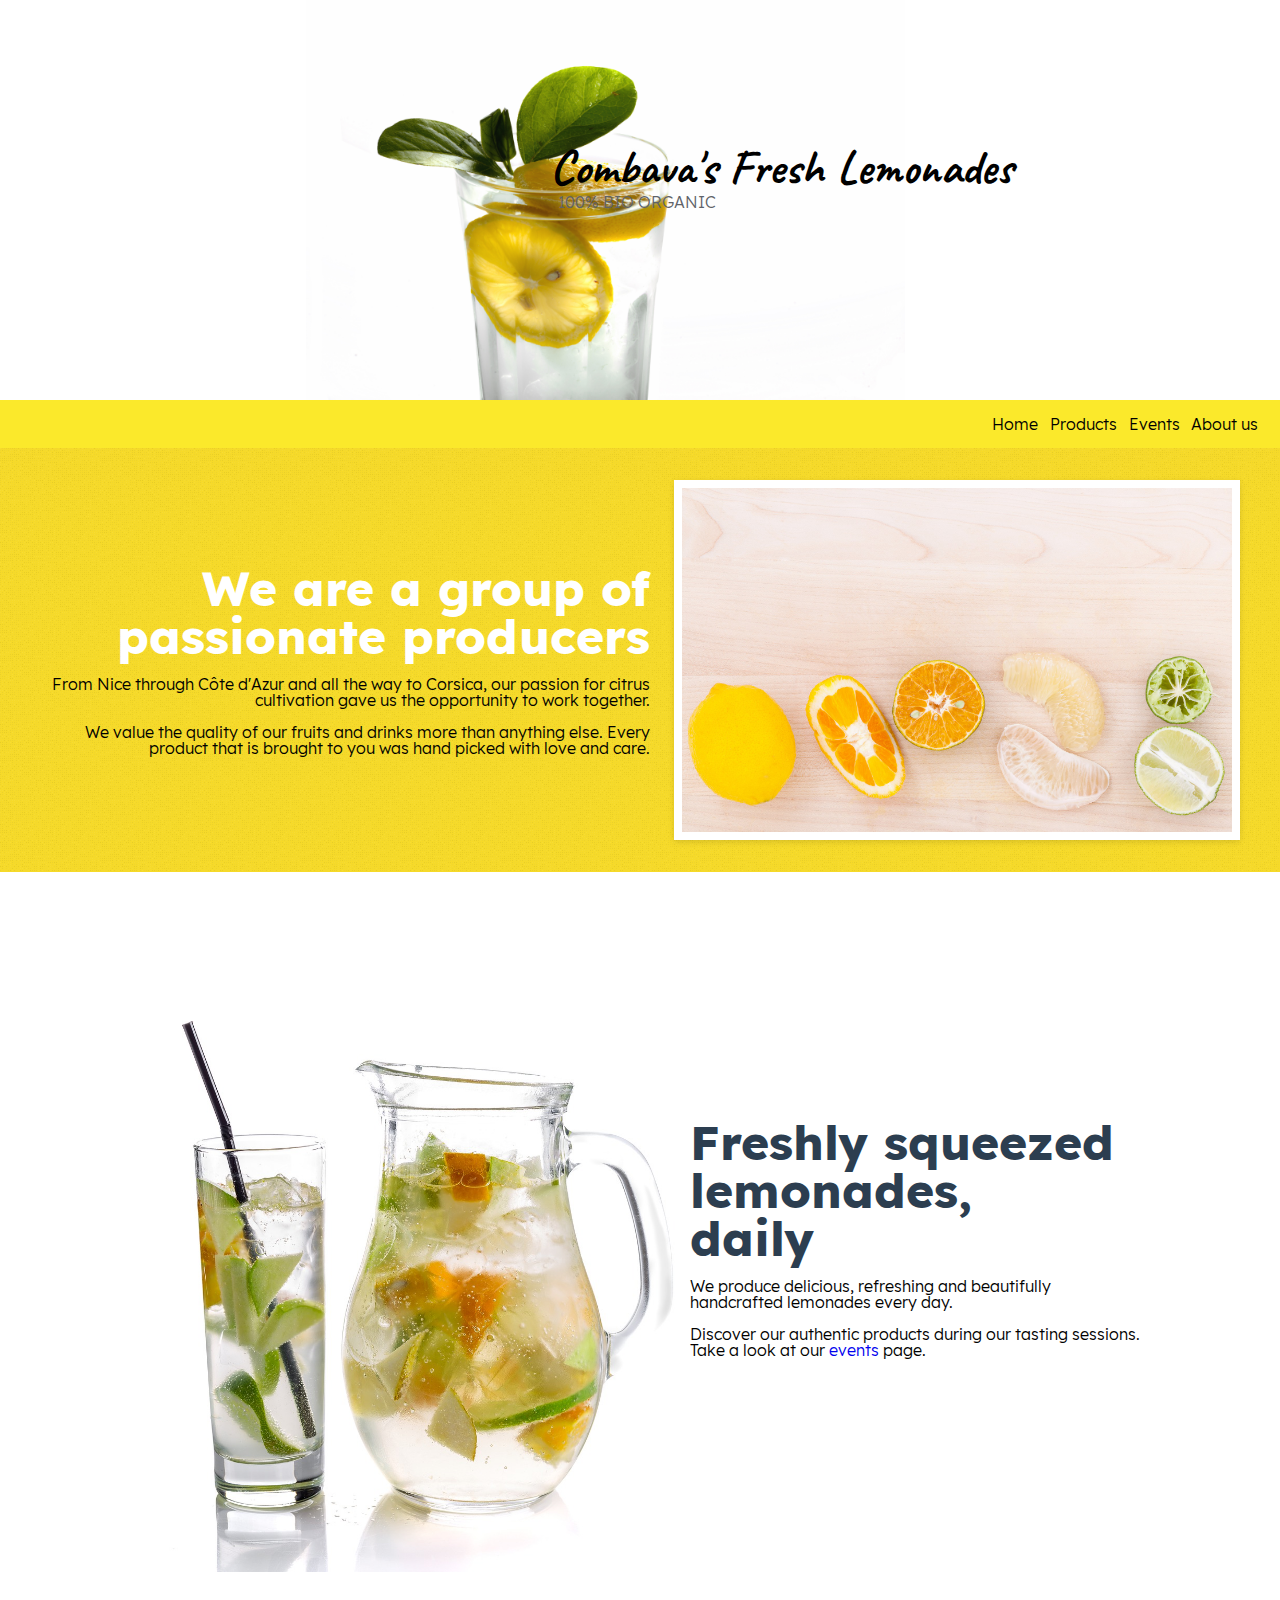
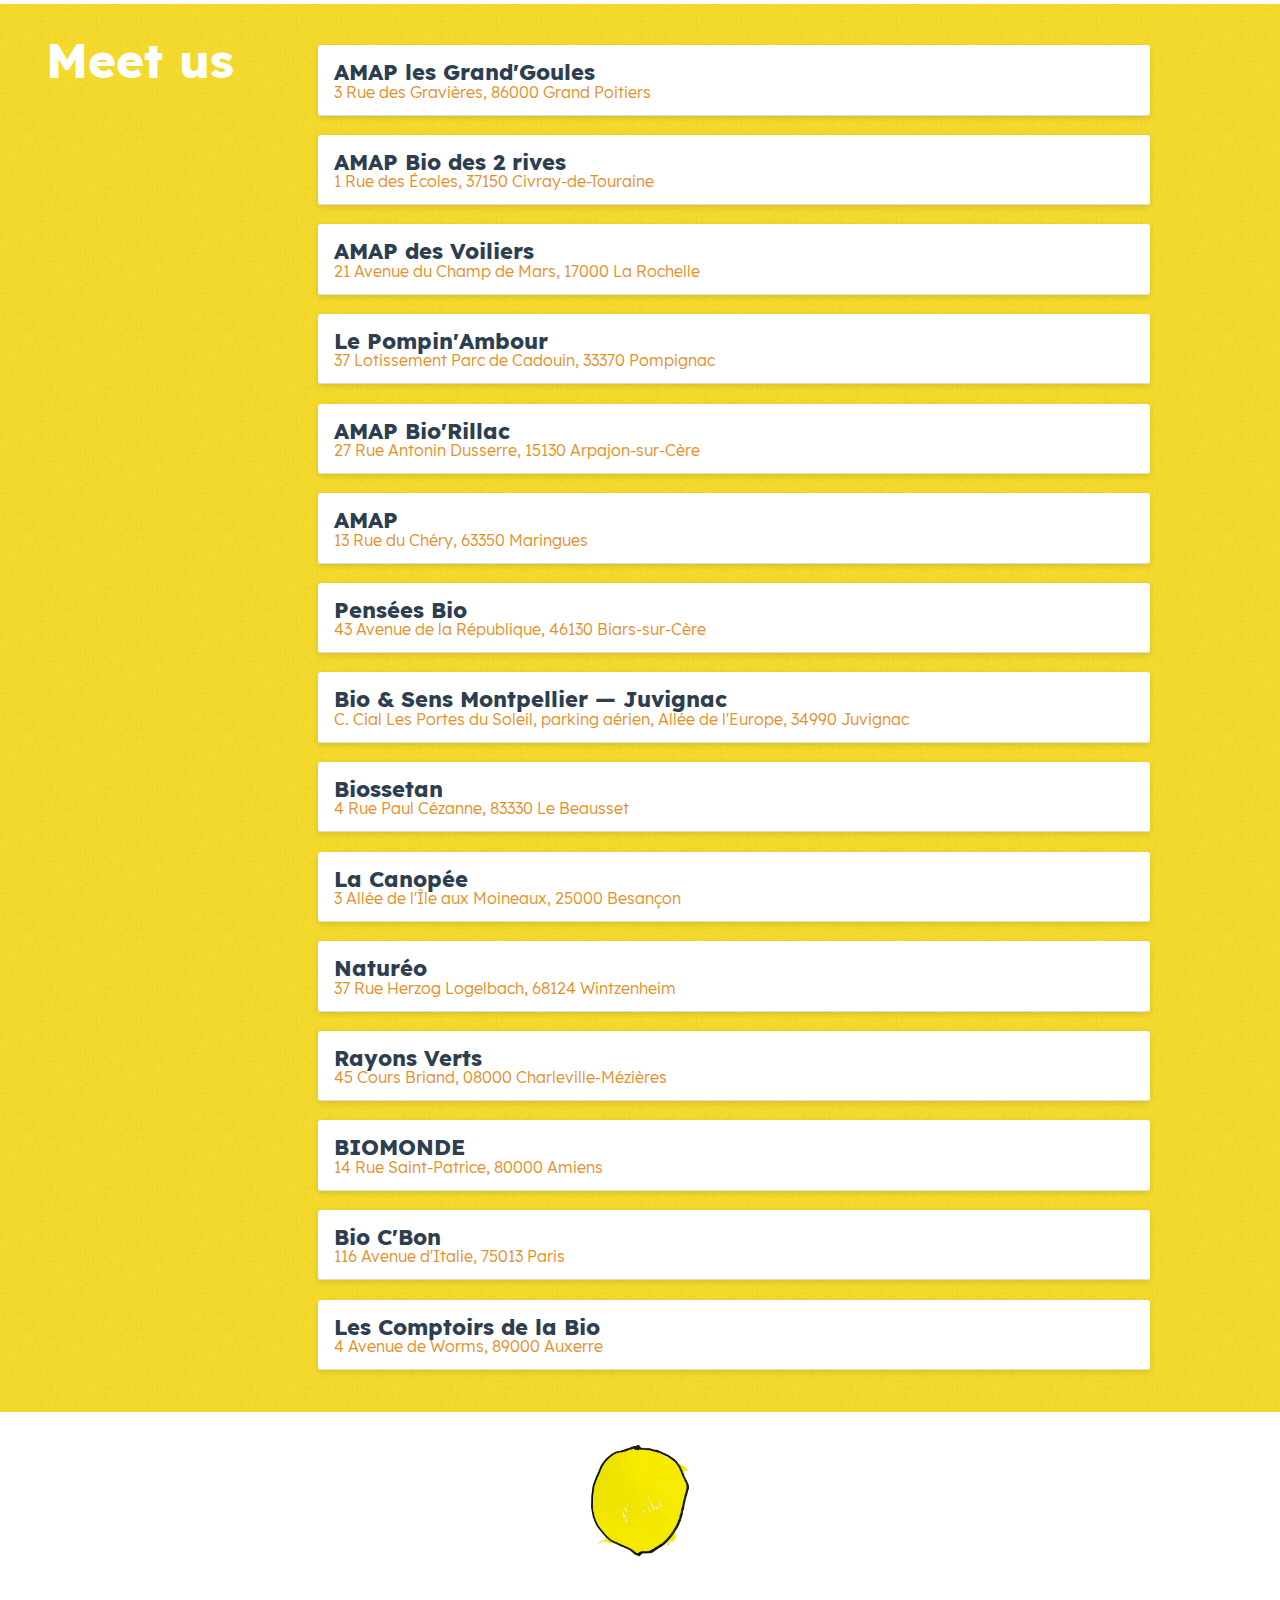
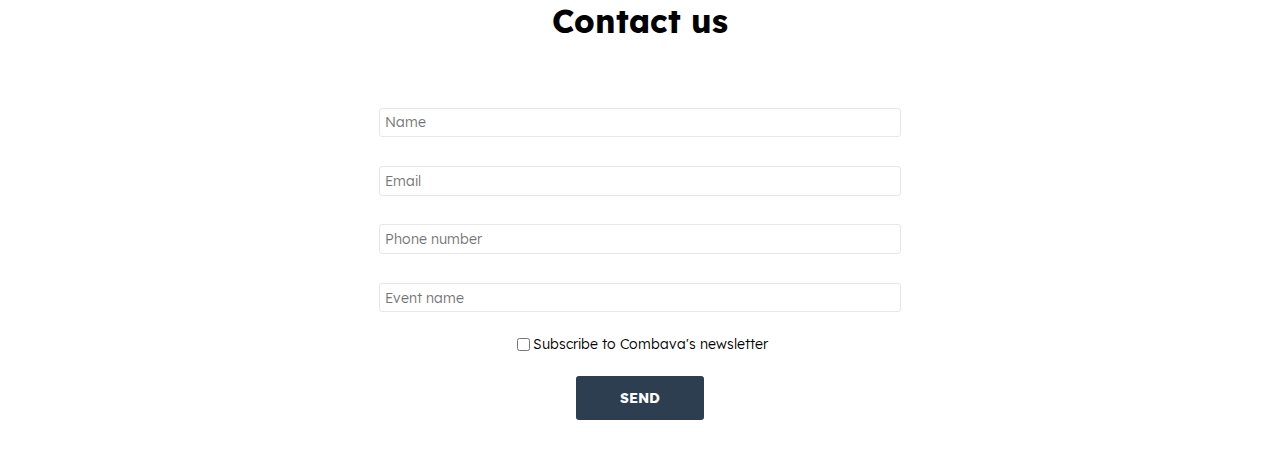
==== index.html @ 2b36f01b "first version finished" ====
﻿<!DOCTYPE html>    
    <html lang="fr">
    <head>
        <title>Combava's Fresh Lemonades</title>
        <link rel="stylesheet" href="data/s.css" />
        <meta charset="utf-8" />
    </head>
    
    <body>
    
        <header id="banner">
            <div id="bannertexts">
                <h1>Combava's Fresh Lemonades</h1>
                <h2>100% Bio Organic</h2>
            </div>
        </header>
        
        <nav>
            <ul>
                <li><a href="#banner">Home</a></li>
                <li><a href="#">Products</a></li>
                <li><a href="#">Events</a></li>
                <li><a href="#">About us</a></li>
            </ul>
        </nav>

        <div id="main">
            <section id="presentation">
                <div class="title">
                    <div class="title-subdesc">
                        <h1>
                            We are a group of
                            <br />
                            passionate producers
                        </h1>
                        <p>
                            From Nice through Côte d'Azur and all the way to Corsica, our passion for citrus cultivation gave us the opportunity to work together.
                            <br /><br />
                            We value the quality of our fruits and drinks more than anything else. Every product that is brought to you was hand picked with love and care.
                        </p>
                    </div>
                    <img src="data/img/mm-yumy-froots.jpg" alt="Citrus leaves" />
                </div>
            </section>
            <section id="products">
                <div class="lemonade">
                    <img src="data/img/mm-yumy-lemonade.jpg" alt="Lemonade" />
                    <div class="lemonade-subdesc">
                        <h1>
                            Freshly squeezed lemonades,
                            <br />
                            daily
                        </h1>
                        <p>
                            We produce delicious, refreshing and beautifully handcrafted lemonades every day.
                            <br /><br />
                            Discover our authentic products during our tasting sessions. Take a look at our <a href="#events">events</a> page.
                        </p>
                    </div>
                </div>
            </section>
			<section id="events">
				<h2>Meet us</h2>
				<div class="events-list">
					<div class="event">
						<h3>AMAP les Grand'Goules</h3>
						<p>3 Rue des Gravières, 86000 Grand Poitiers</p>
					</div>
					<div class="event">
						<h3>AMAP Bio des 2 rives</h3>
						<p>1 Rue des Écoles, 37150 Civray-de-Touraine</p>
					</div>
					<div class="event">
						<h3>AMAP des Voiliers</h3>
						<p>21 Avenue du Champ de Mars, 17000 La Rochelle</p>
					</div>
					<div class="event">
						<h3>Le Pompin'Ambour</h3>
						<p>37 Lotissement Parc de Cadouin, 33370 Pompignac</p>
					</div>
					<div class="event">
						<h3>AMAP Bio'Rillac</h3>
						<p>27 Rue Antonin Dusserre, 15130 Arpajon-sur-Cère</p>
					</div>
					<div class="event">
						<h3>AMAP</h3>
						<p>13 Rue du Chéry, 63350 Maringues</p>
					</div>
					<div class="event">
						<h3>Pensées Bio</h3>
						<p>43 Avenue de la République, 46130 Biars-sur-Cère</p>
					</div>
					<div class="event">
						<h3>Bio & Sens Montpellier — Juvignac</h3>
						<p>C. Cial Les Portes du Soleil, parking aérien, Allée de l'Europe, 34990 Juvignac</p>
					</div>
					<div class="event">
						<h3>Biossetan</h3>
						<p>4 Rue Paul Cézanne, 83330 Le Beausset</p>
					</div>
					<div class="event">
						<h3>La Canopée</h3>
						<p>3 Allée de l'Île aux Moineaux, 25000 Besançon</p>
					</div>
					<div class="event">
						<h3>Naturéo</h3>
						<p>37 Rue Herzog Logelbach, 68124 Wintzenheim</p>
					</div>
					<div class="event">
						<h3>Rayons Verts</h3>
						<p>45 Cours Briand, 08000 Charleville-Mézières</p>
					</div>
					<div class="event">
						<h3>BIOMONDE</h3>
						<p>14 Rue Saint-Patrice, 80000 Amiens</p>
					</div>
					<div class="event">
						<h3>Bio C'Bon</h3>
						<p>116 Avenue d'Italie, 75013 Paris</p>
					</div>
					<div class="event">
						<h3>Les Comptoirs de la Bio</h3>
						<p>4 Avenue de Worms, 89000 Auxerre</p>
					</div>
				</div>
			</section>
			<!-- <div class="spacer-white"></div> -->
			<section id="contact">
				<div class="contactform">
					<img src="data/img/logo.png" alt="logo" />
					<h2>Contact us</h2>
					<form>
						<input type="text" id="name" name="name" placeholder="Name" />
						<br />
						<input type="email" id="email" name="email" placeholder="Email" />
						<br />
						<input type="text" id="phnumber" name="phnumber" placeholder="Phone number" />
						<br />
						<input type="text" id="event" name="event" placeholder="Event name" />
						<br />
						<div class="checkbox-wrapper">
							<input type="checkbox" id="newsletter" name="newsletter">
							<label for="newsletter">Subscribe to Combava's newsletter</label>
						</div>
						<br />
						<input type="submit" value="Send" />
					</form>
				</div>
			</section>
        </div>
    
    </body>
    
    </html>
---- data/s.css ----
html, body, div, span, applet, object, iframe,
h1, h2, h3, h4, h5, h6, p, blockquote, pre,
a, abbr, acronym, address, big, cite, code,
del, dfn, em, img, ins, kbd, q, s, samp,
small, strike, strong, sub, sup, tt, var,
b, u, i, center,
dl, dt, dd, ol, ul, li,
fieldset, form, label, legend,
table, caption, tbody, tfoot, thead, tr, th, td,
article, aside, canvas, details, embed, 
figure, figcaption, footer, header, hgroup, 
menu, nav, output, ruby, section, summary,
time, mark, audio, video {
	margin: 0;
	padding: 0;
	border: 0;
	font-size: 100%;
	font: inherit;
	vertical-align: baseline;
}
/* HTML5 display-role reset for older browsers */
article, aside, details, figcaption, figure, 
footer, header, hgroup, menu, nav, section {
	display: block;
}
body {
	line-height: 1;
}
ol, ul {
	list-style: none;
}
blockquote, q {
	quotes: none;
}
blockquote:before, blockquote:after,
q:before, q:after {
	content: '';
	content: none;
}
table {
	border-collapse: collapse;
	border-spacing: 0;
}

/* --------------- END OF RESETTING --------------- */

@font-face {
    font-family:'CaveatRegular';
    
    src: url('fonts/Caveat/static/Caveat-Regular.ttf') format('truetype');
    
    font-style:normal;
    font-weight:normal;
}

@font-face {
    font-family:'CaveatBold';
    
    src: url('fonts/Caveat/static/Caveat-Bold.ttf') format('truetype');
    
    font-style:normal;
    font-weight:normal;
}

@font-face {
    font-family:'LexendBold';
    
    src: url('fonts/Lexend/Lexend-Bold.ttf') format('truetype');
    
    font-style:normal;
    font-weight:normal;
}

@font-face {
    font-family: 'LexendRegular';
    src: url('fonts/Lexend/Lexend-Regular.ttf') format('truetype');
    font-style: normal;
    font-weight: normal;
}

@font-face {
    font-family: 'LexendLight';
    src: url('fonts/Lexend/Lexend-Light.ttf') format('truetype');
    font-style: normal;
    font-weight: normal;
}

@font-face {
    font-family: 'LexendThin';
    src: url('fonts/Lexend/Lexend-Thin.ttf') format('truetype');
    font-style: normal;
    font-weight: normal;
}

#banner {
    height:400px;
    background-image:url('img/front.jpg');
    background-size:contain;
    background-position:45% 50%;
    background-repeat:no-repeat;
    background-attachment:scroll;
    width:calc(100%);
    position:relative;
}

/*#banner h1 {
    color:black;
    font-family:'CaveatBold';
    position:absolute;
    top:calc(100% / 2.8);
    right:calc(100% / 4.8);
    font-size:3em;
}

#banner h2 {
    color:#5f6368;
    font-family:'OpenSansBold';
    position:absolute;
    top:calc(100% / 2.1);
    right:calc(100% / 4.8);
    font-weight:lighter;
    text-transform:uppercase;
}*/

#bannertexts {
    position:absolute;
    top:calc(100% / 2.8);
    right:calc(100% / 4.8);
}

#bannertexts h1 {
    color:black;
    font-family:'CaveatBold';
    font-size:3em;
    animation-name:landing;
    animation-duration:1s;
    animation-delay:0s;
    animation-iteration-count:1;
}

@keyframes landing {
    0%      {opacity:0;}
    100%    {opacity:1;}
}

@keyframes landing-sub {
    0%      {opacity:0;}
    75%     {opacity:0;}
    100%    {opacity:1;}
}

#bannertexts h2 {
    color:#5f6368;
    font-family:'LexendRegular';
    font-weight:lighter;
    text-transform:uppercase;
    margin:0.2rem 0rem 0rem 0.5rem;
    animation-name:landing-sub;
    animation-duration:1.5s;
    animation-delay:0s;
    animation-iteration-count:1;
}

nav {
    background: #fbe92b;
    display: flex;
    padding: 1rem;
    justify-content: flex-end;
    box-shadow: 5px 8px black;
}

nav a {
    color:inherit;
}

nav a:hover {
    color: #fefefe;
    text-decoration:none;
}

nav ul {
    display:flex;
    flex-direction:row;
    width:calc(100% / 4.5);
    justify-content:space-around;
}

nav li {
    font-family:'LexendRegular';
}

#presentation {
    background-image:url('img/bg.png');
    background-repeat:repeat;
    padding:2rem;
    display:flex;
    justify-content:center;
}

.title {
    width:1200px;
    display:flex;
    justify-content:center;
    align-items:center;
}

.title-subdesc h1 {
    font-size: 3em;
    font-family: 'LexendBold';
    color: #ffffff;
    text-align: right;
    margin-bottom: 1rem;
    align-items: flex-start;
}

.title-subdesc p {
    word-wrap:break-word;
    font-family:'LexendRegular';
    text-align:right;
}

.title img {
    width: 550px;
    margin-left: 1.5rem;
    border: 8px solid white;
    box-shadow: 0 2px 6px 0 rgba(0,0,0,.12),inset 0 -1px 0 0 #dadce0;
}

#products {
    background:#ffffff;
    padding:2rem;
    display:flex;
    justify-content:center;
}

#products img
{
    width:550px;
}

.lemonade {
    width:1000px;
    display:flex;
    justify-content:center;
    align-items:center;
}

.lemonade-subdesc h1 {
    align-items: flex-start;
    font-size: 3em;
    font-family: 'LexendBold';
    color: #2c3e50;
    text-align: left;
    margin-bottom: 1rem;
    align-items: flex-start;
}

.lemonade-subdesc p {
    word-wrap:break-word;
    font-family:'LexendRegular';
    text-align:left;
}

a {
    text-decoration:none;
}

a:hover {
    text-decoration:underline;
}

#events {
    background-image:url('img/bg.png');
    background-repeat:repeat;
    padding:2rem;
    display:flex;
    justify-content:center;
}

#events h2 
{
	font-family: 'LexendBold';
	font-size:3em;
	color:#fff;
}

.events-list {
	width:1000px;
	display:flex;
	justify-content:center;
	align-items:center;
	flex-direction:column;
}

.event 
{
	background:#fff;
	width:800px;
	margin:0.6rem 0rem;
	padding:1rem;
	border-radius:3px;
	box-shadow: 0 2px 6px 0 rgba(0,0,0,.12),inset 0 -1px 0 0 #dadce0;
}

.event h3 {
	font-family: 'LexendBold';
	font-size:1.4rem;
	font-weight:lighter;
	color: #2c3e50;
}

.event p {
	font-family:'LexendRegular';
	color:#e58e26;
}

.spacer-white {
	background:#fff;
	padding:2.5rem;
	transform:rotate(-2deg);
}

#contact {
	background:#fff;
	padding:2rem;
	display:flex;
	justify-content:center;
	flex-direction:row;
}

.contactform {
	width:1200px;
	display:flex;
	justify-content:center;
	align-items:center;
	flex-direction:column;
}

.contactform h2 {
	font-family:'LexendBold';
	font-size:2em;
	margin:1.5em 0em;
}

.contactform img {
	width:100px;
}

form {
	padding:1rem;
	display:flex;
	align-items:center;
	justify-content:center;
	flex-direction:column;
	width:510px;
}

.checkbox-wrapper {
	display:flex;
	justify-content:center;
	align-items:center;
	flex-direction:row;
}

.checkbox-wrapper label {
	font-family:'LexendRegular';
	font-size:0.9rem;
}

input[type=text], input[type=email], textarea {
	margin:0.4rem;
	border:1px solid #e6e6e6;
	background:none;
	border-radius:3px;
	color:#2c3e50;
	width:100%;
	font-size:0.9em;
	font-family:'LexendRegular';
	padding:0.3rem;
}

input[type=submit] {
	width:25%;
	margin:0.4rem;
	background:#2c3e50;
	border:none;
	font-family:'LexendBold';
	font-weight:lighter;
	color:white;
	text-transform:uppercase;
	padding:0.8rem 0.4rem;
	font-size:0.9em;
	border-radius:3px;
	cursor:pointer;
}
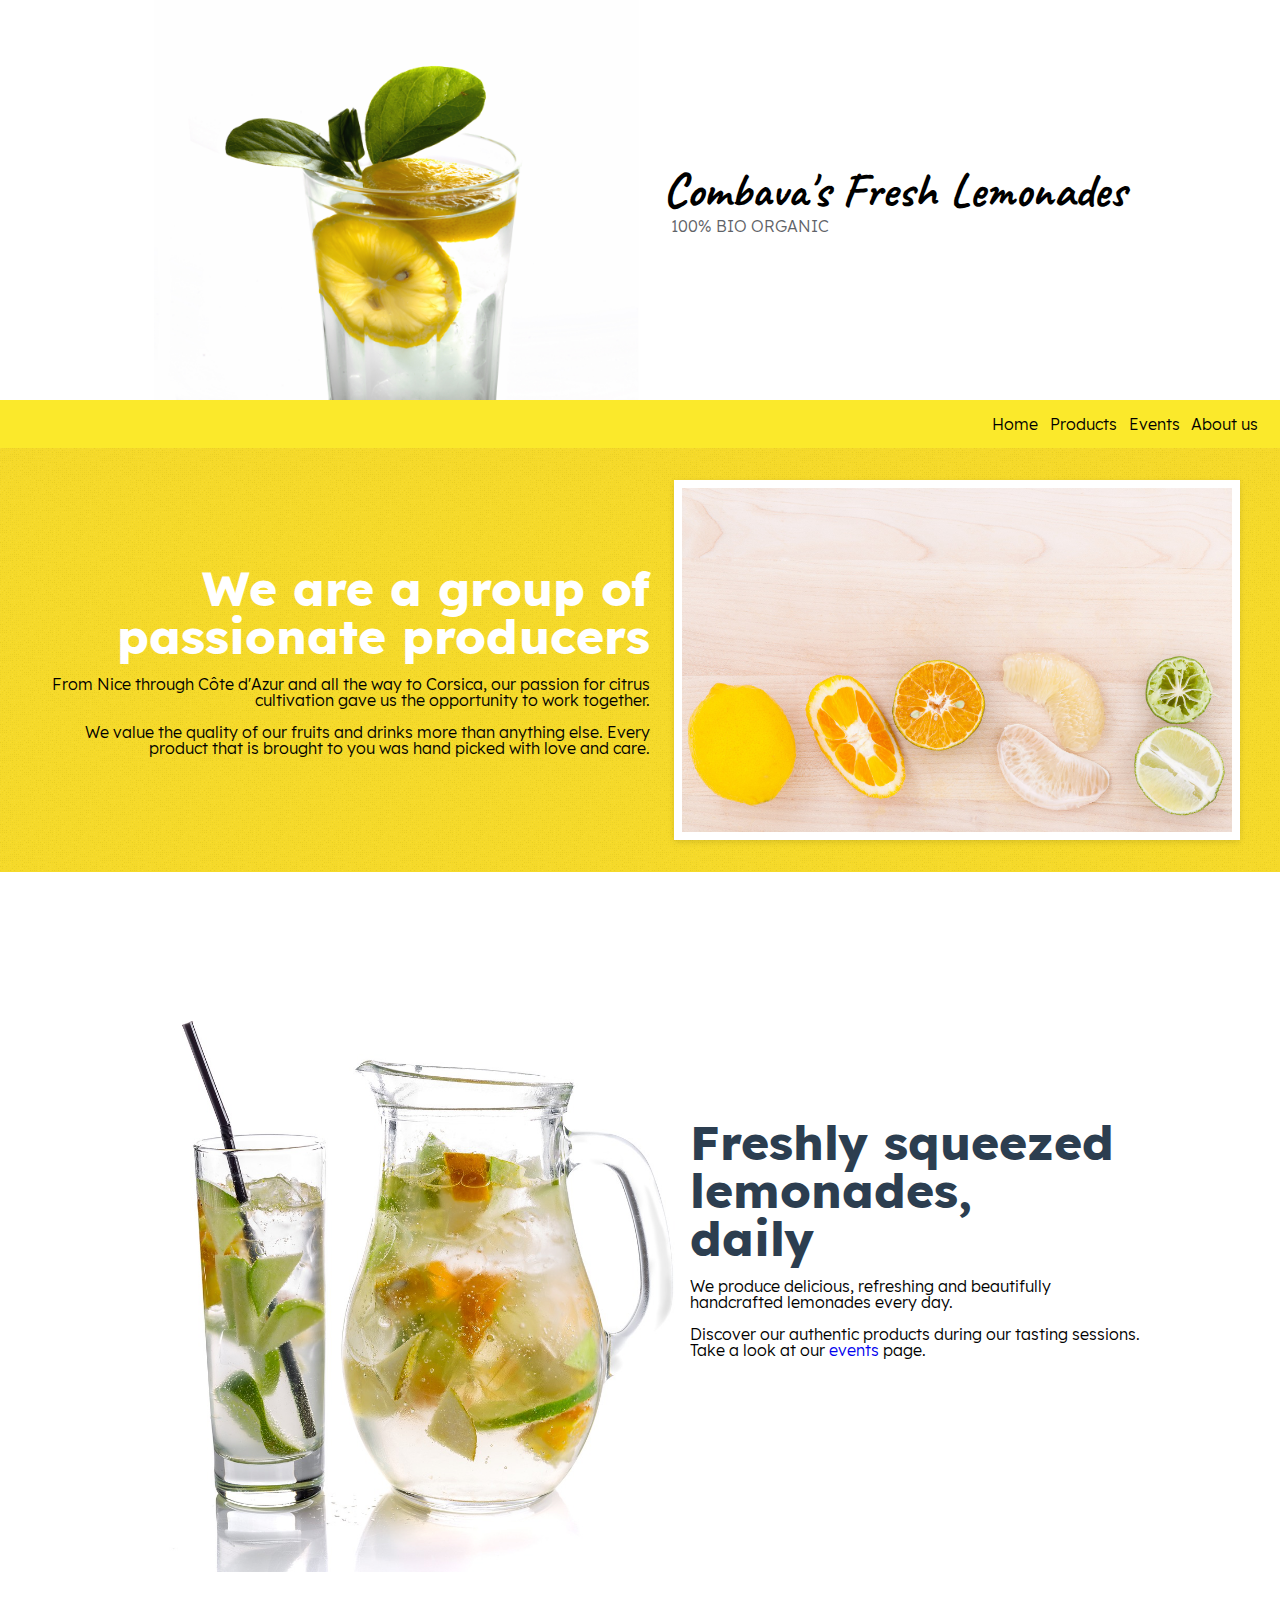
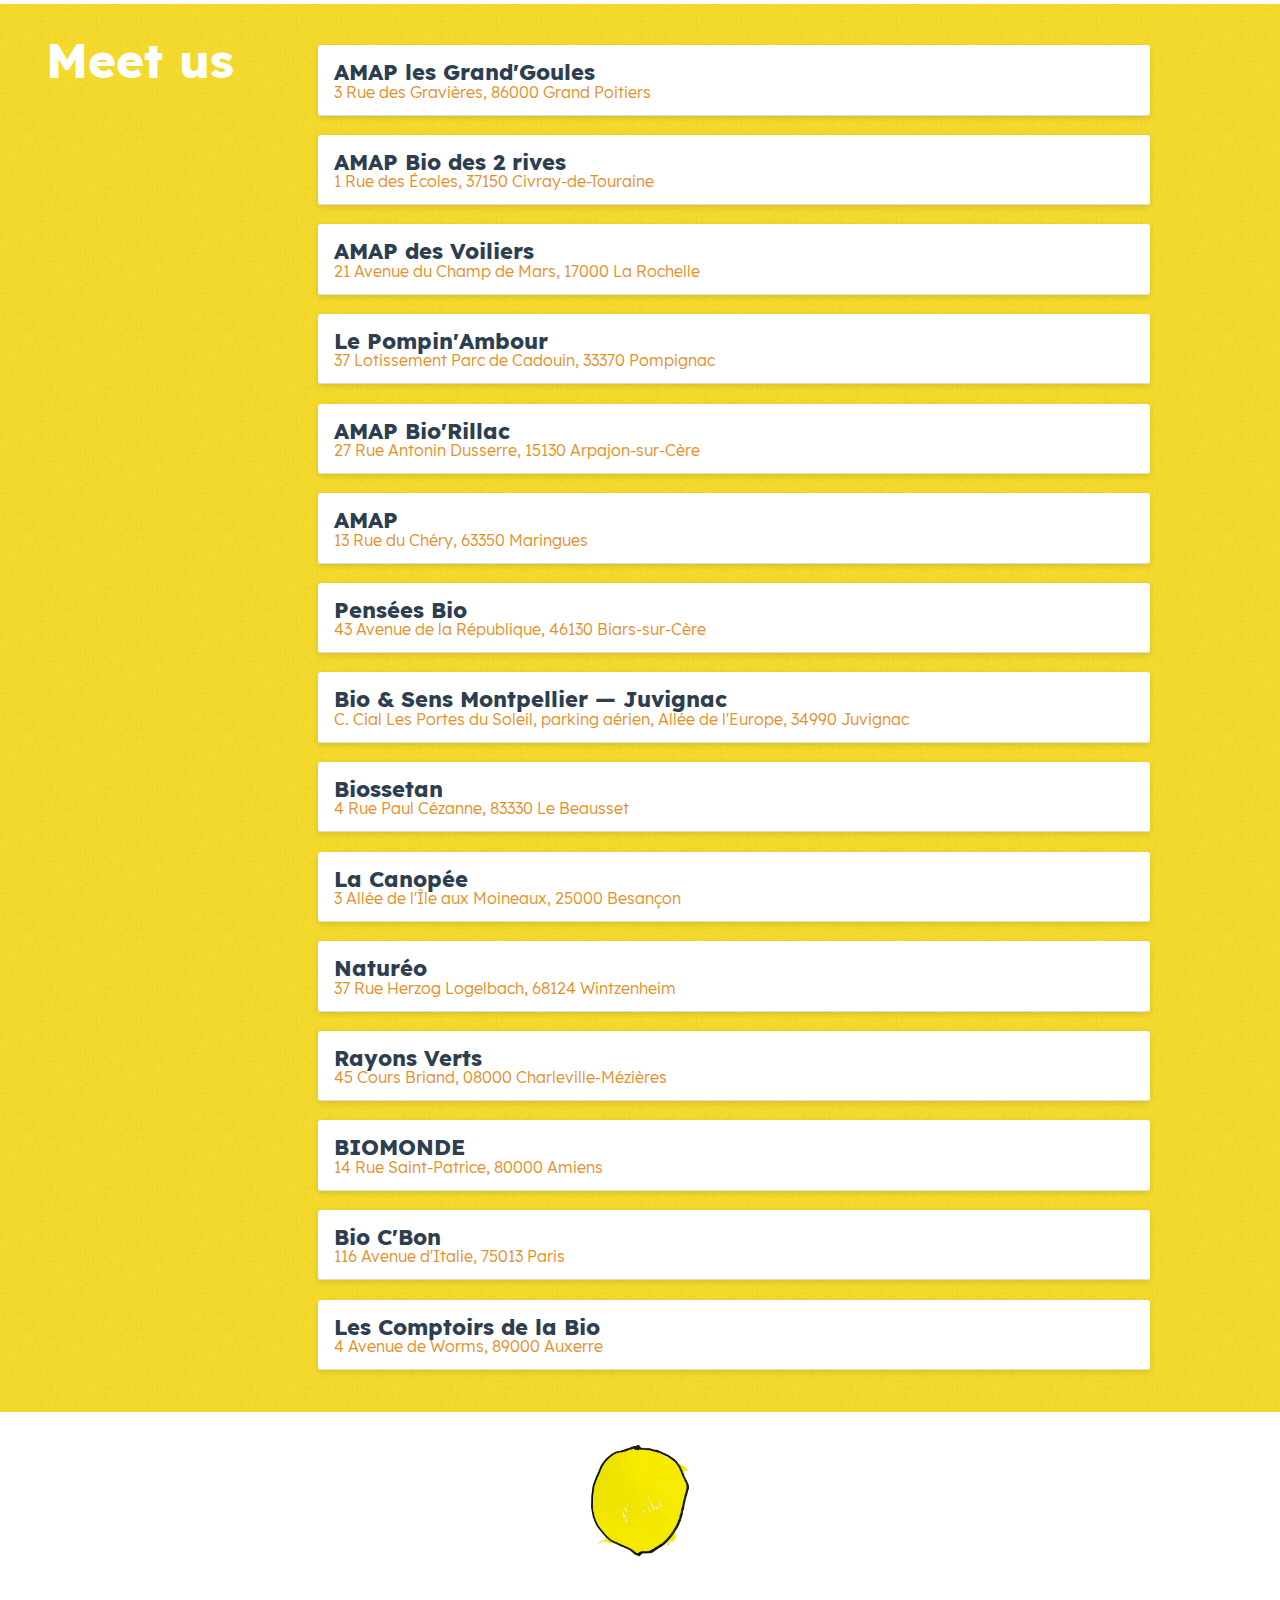
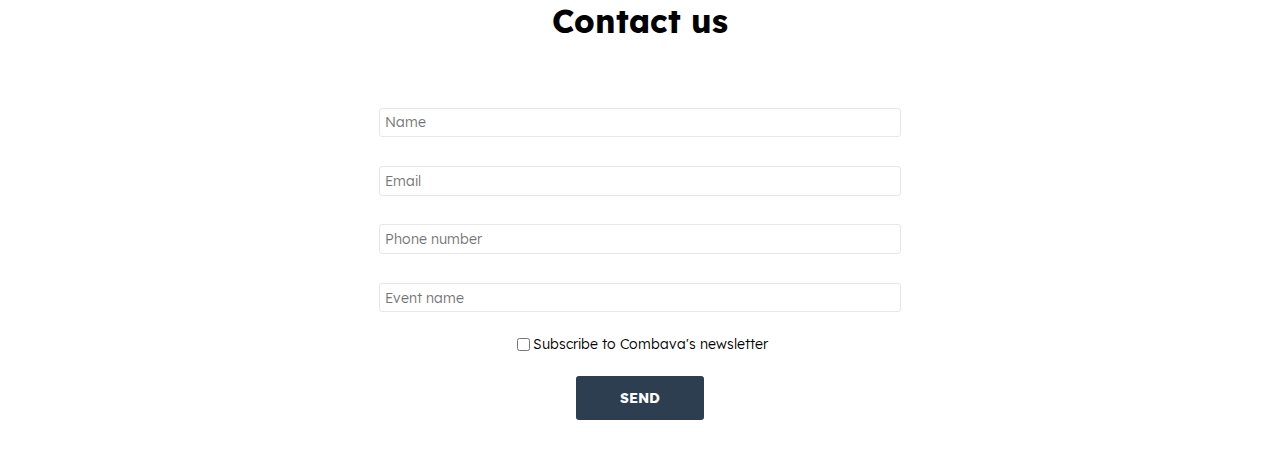
==== commit da742bb2: "Responsive header" ====
--- a/index.html
+++ b/index.html
@@ -13,6 +13,7 @@
                 <h1>Combava's Fresh Lemonades</h1>
                 <h2>100% Bio Organic</h2>
             </div>
+			<img src="data/img/front.jpg" alt="banner" id="theBanner"/>
         </header>
         
         <nav>
--- a/data/s.css
+++ b/data/s.css
@@ -94,13 +94,15 @@
 
 #banner {
     height:400px;
-    background-image:url('img/front.jpg');
     background-size:contain;
     background-position:45% 50%;
     background-repeat:no-repeat;
     background-attachment:scroll;
     width:calc(100%);
     position:relative;
+    display: flex;
+    justify-content: center;
+    flex-direction: row-reverse;
 }
 
 /*#banner h1 {
@@ -123,9 +125,10 @@
 }*/
 
 #bannertexts {
-    position:absolute;
-    top:calc(100% / 2.8);
-    right:calc(100% / 4.8);
+    display : flex;
+    height: 400px;
+    flex-direction: column;
+    justify-content: center;
 }
 
 #bannertexts h1 {
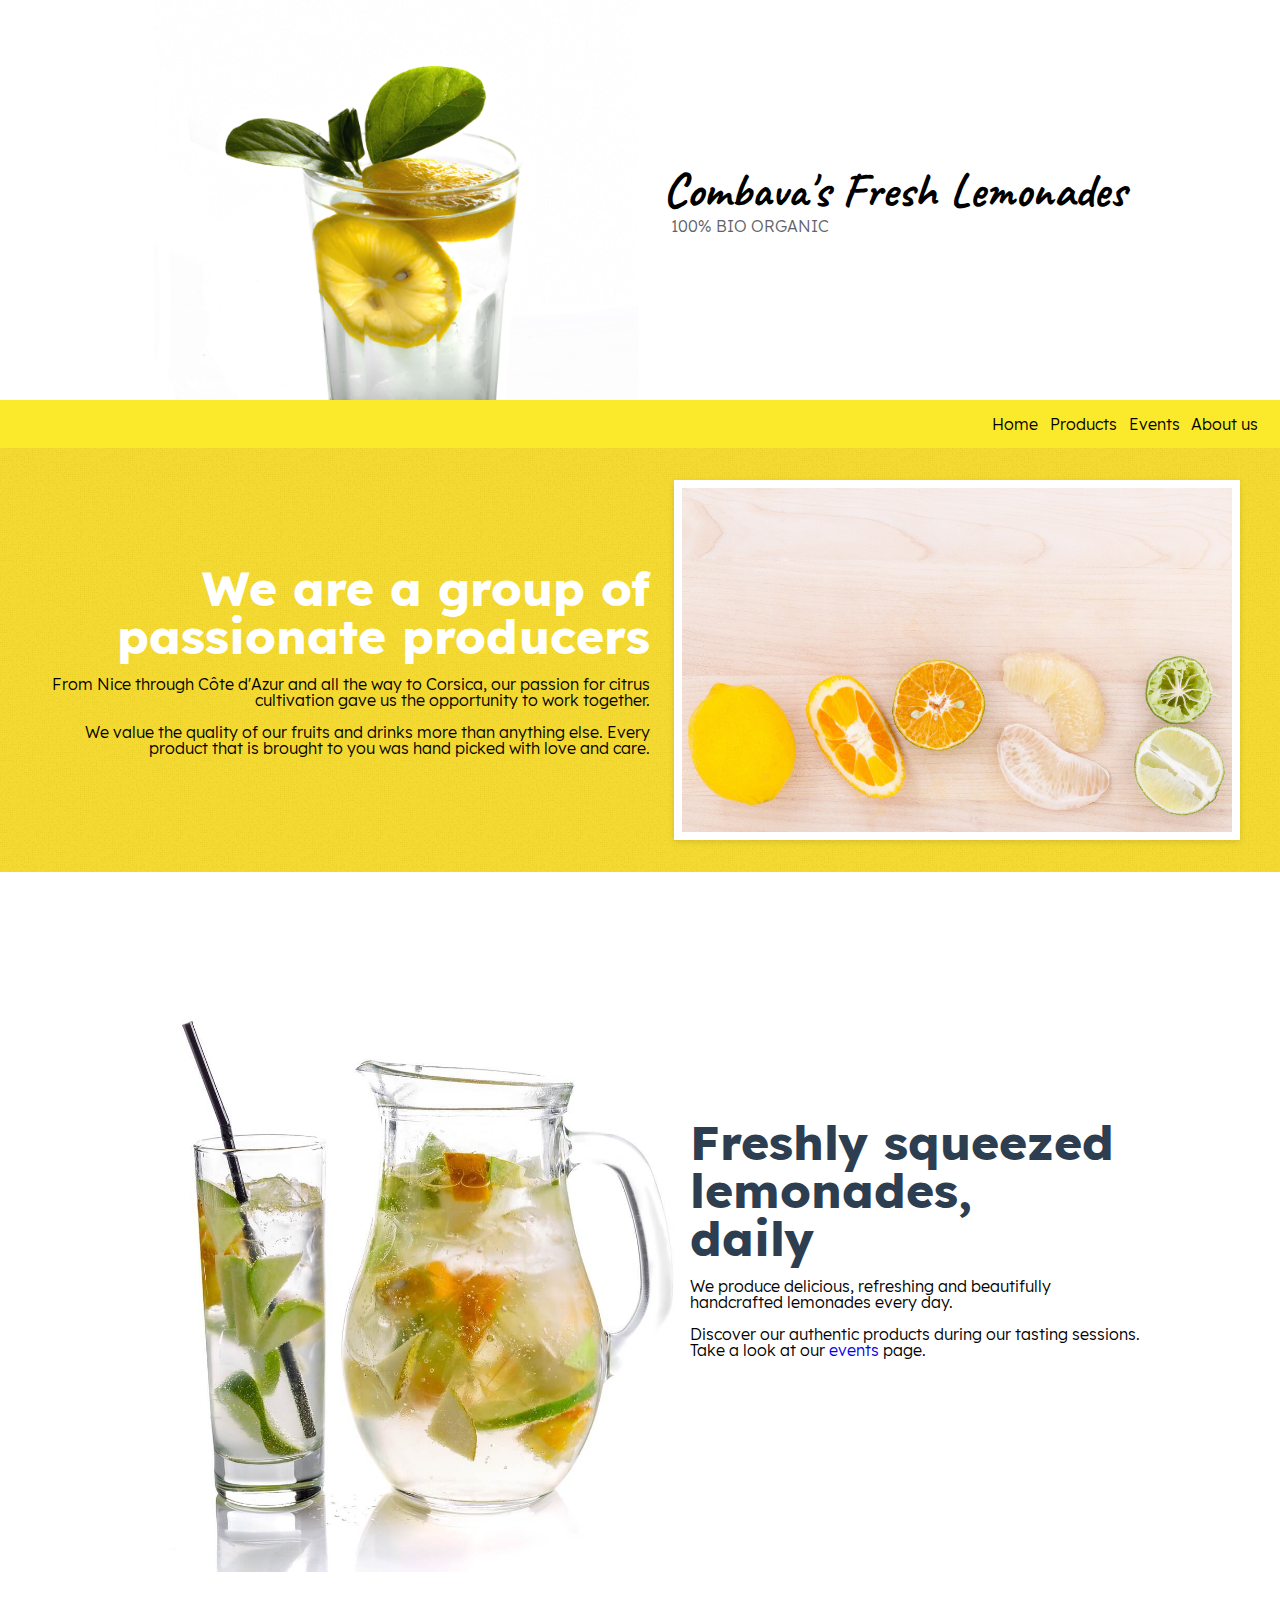
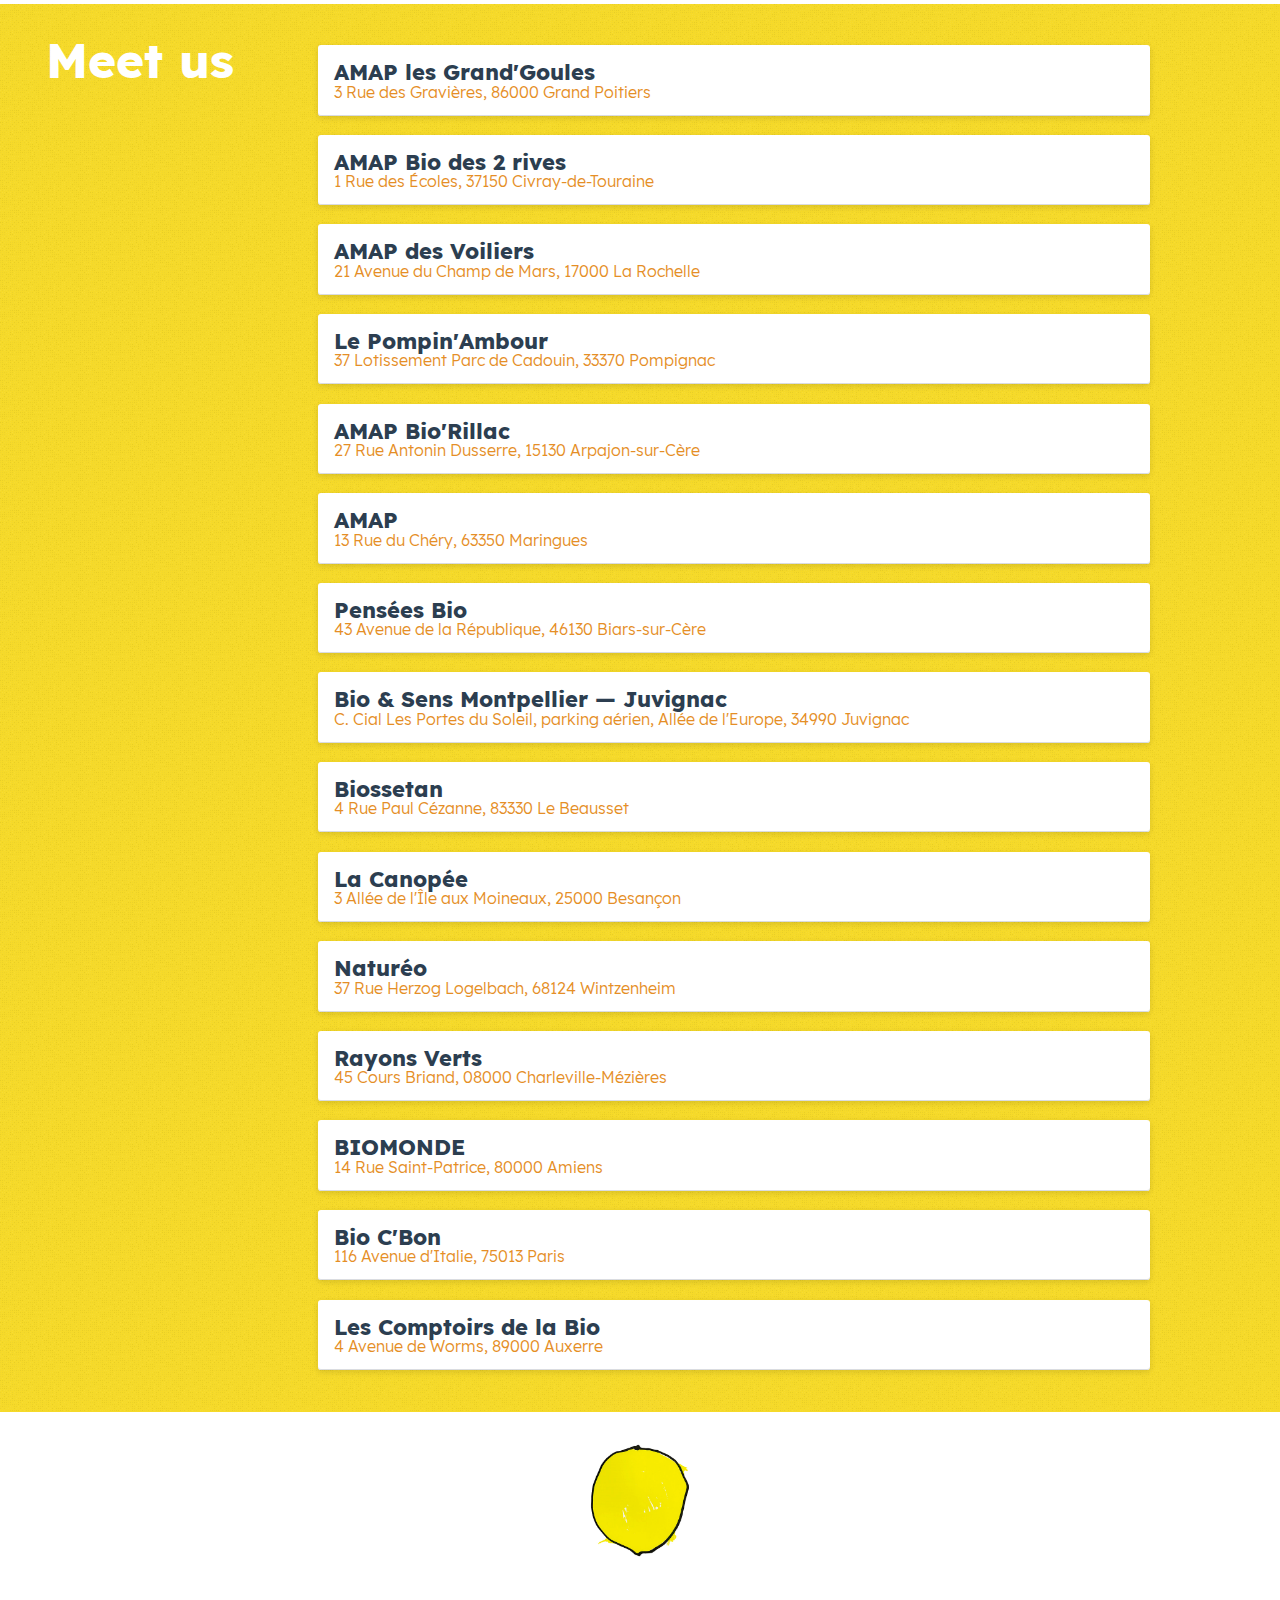
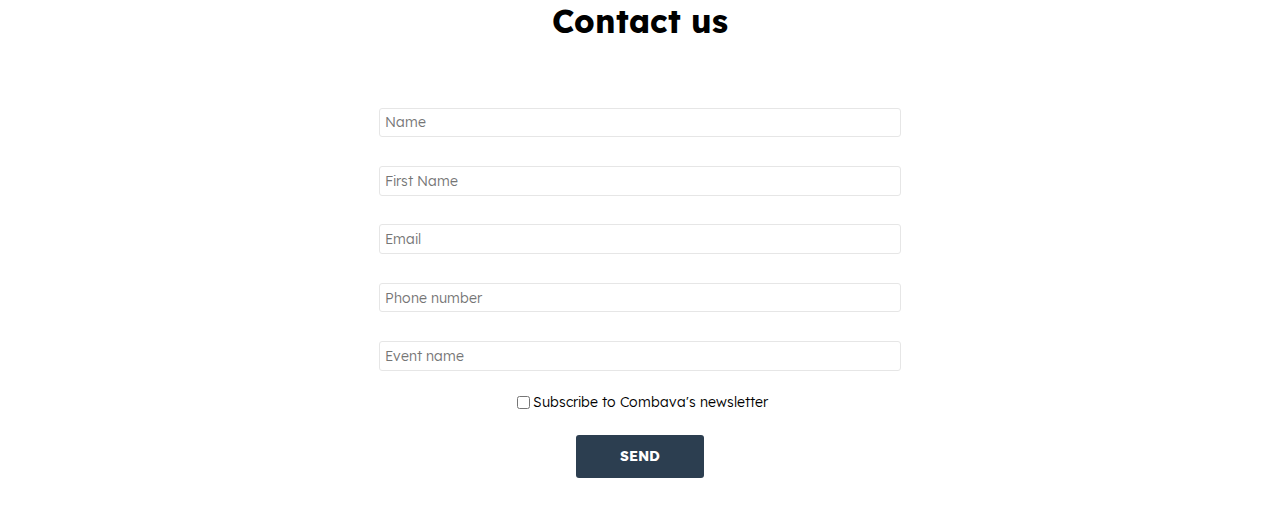
==== commit 0d30ddf4: "Responsive presentation+nav" ====
--- a/index.html
+++ b/index.html
@@ -133,6 +133,8 @@
 					<form>
 						<input type="text" id="name" name="name" placeholder="Name" />
 						<br />
+						<input type="text" id="name" name="name" placeholder="First Name" />
+						<br />
 						<input type="email" id="email" name="email" placeholder="Email" />
 						<br />
 						<input type="text" id="phnumber" name="phnumber" placeholder="Phone number" />
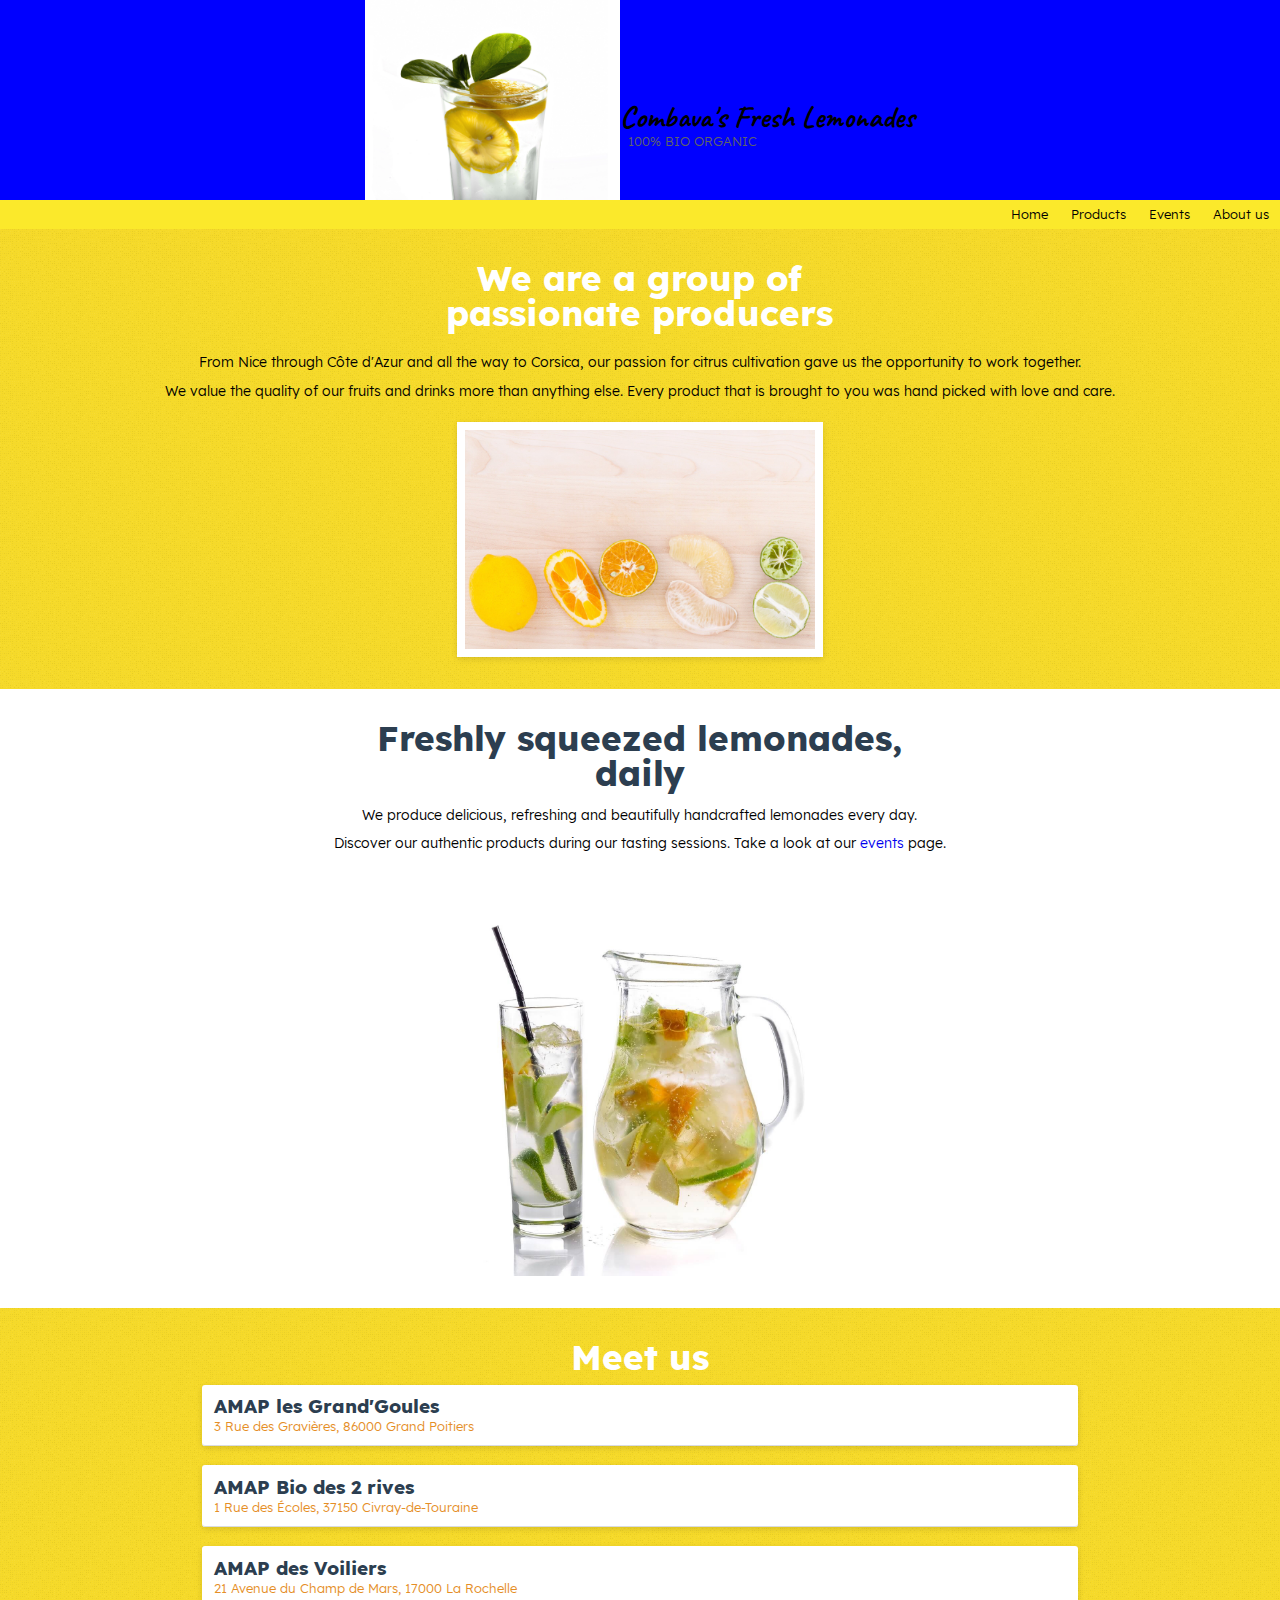
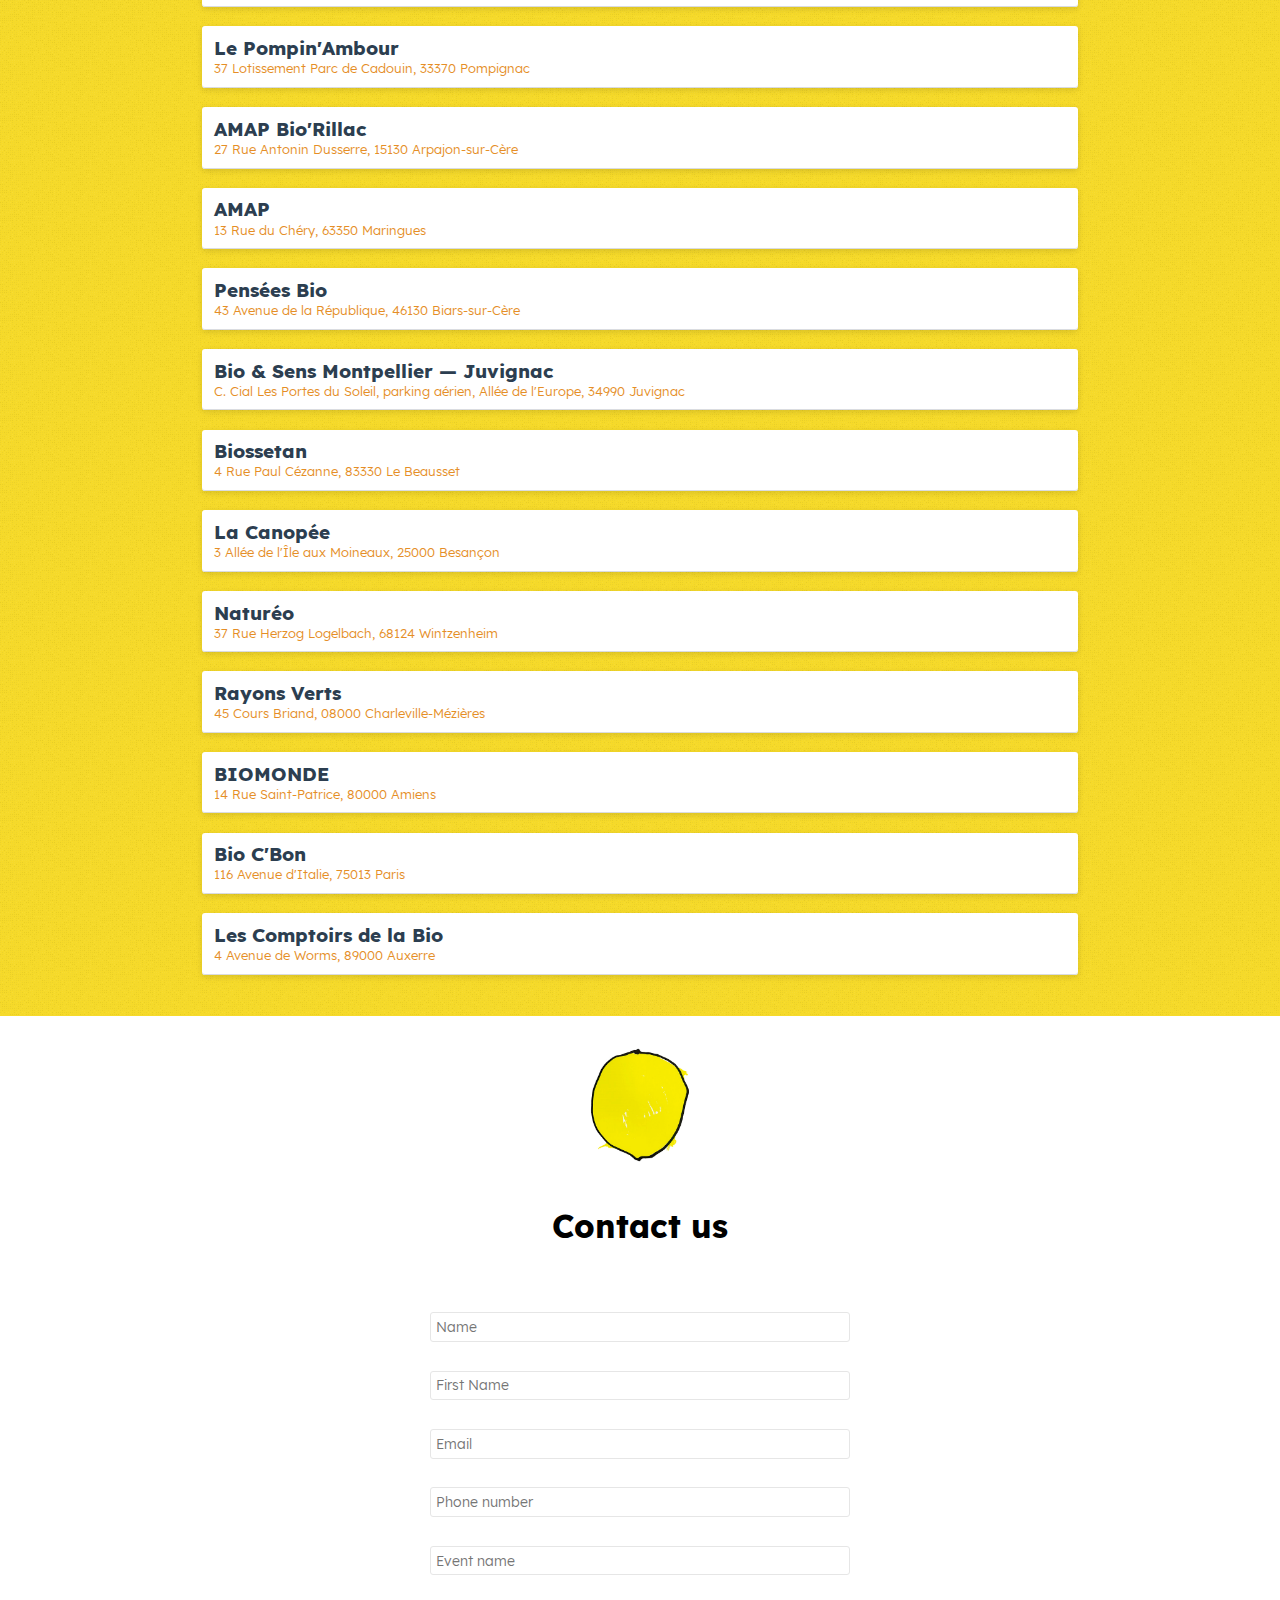
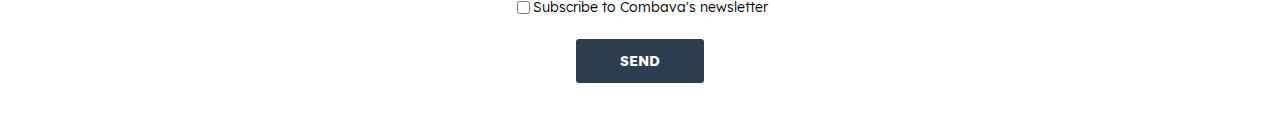
==== commit 1584a9dd: "responsive mobile" ====
--- a/index.html
+++ b/index.html
@@ -45,7 +45,7 @@
             </section>
             <section id="products">
                 <div class="lemonade">
-                    <img src="data/img/mm-yumy-lemonade.jpg" alt="Lemonade" />
+                    
                     <div class="lemonade-subdesc">
                         <h1>
                             Freshly squeezed lemonades,
@@ -58,6 +58,7 @@
                             Discover our authentic products during our tasting sessions. Take a look at our <a href="#events">events</a> page.
                         </p>
                     </div>
+					<img src="data/img/mm-yumy-lemonade.jpg" alt="Lemonade" />
                 </div>
             </section>
 			<section id="events">
@@ -133,7 +134,7 @@
 					<form>
 						<input type="text" id="name" name="name" placeholder="Name" />
 						<br />
-						<input type="text" id="name" name="name" placeholder="First Name" />
+						<input type="text" id="firstname" name="firstname" placeholder="First Name" />
 						<br />
 						<input type="email" id="email" name="email" placeholder="Email" />
 						<br />
--- a/data/s.css
+++ b/data/s.css
@@ -92,8 +92,10 @@
     font-weight: normal;
 }
 
+/*                                    FONT                                    */
+
 #banner {
-    height:400px;
+    height:200px;
     background-size:contain;
     background-position:45% 50%;
     background-repeat:no-repeat;
@@ -105,28 +107,9 @@
     flex-direction: row-reverse;
 }
 
-/*#banner h1 {
-    color:black;
-    font-family:'CaveatBold';
-    position:absolute;
-    top:calc(100% / 2.8);
-    right:calc(100% / 4.8);
-    font-size:3em;
-}
-
-#banner h2 {
-    color:#5f6368;
-    font-family:'OpenSansBold';
-    position:absolute;
-    top:calc(100% / 2.1);
-    right:calc(100% / 4.8);
-    font-weight:lighter;
-    text-transform:uppercase;
-}*/
-
 #bannertexts {
     display : flex;
-    height: 400px;
+    height: 250px;
     flex-direction: column;
     justify-content: center;
 }
@@ -134,7 +117,7 @@
 #bannertexts h1 {
     color:black;
     font-family:'CaveatBold';
-    font-size:3em;
+    font-size:1.9em;
     animation-name:landing;
     animation-duration:1s;
     animation-delay:0s;
@@ -156,6 +139,7 @@
     color:#5f6368;
     font-family:'LexendRegular';
     font-weight:lighter;
+    font-size:0.8em;
     text-transform:uppercase;
     margin:0.2rem 0rem 0rem 0.5rem;
     animation-name:landing-sub;
@@ -167,13 +151,16 @@
 nav {
     background: #fbe92b;
     display: flex;
-    padding: 1rem;
+    padding: 0.5rem 0rem 0.5rem 0rem;
     justify-content: flex-end;
     box-shadow: 5px 8px black;
+    width:100%;
 }
 
 nav a {
     color:inherit;
+    font-size:0.8em;
+    
 }
 
 nav a:hover {
@@ -184,84 +171,94 @@
 nav ul {
     display:flex;
     flex-direction:row;
-    width:calc(100% / 4.5);
+    width:280px;
     justify-content:space-around;
 }
 
 nav li {
+    display: flex;
     font-family:'LexendRegular';
+    align-items: center;
 }
 
 #presentation {
     background-image:url('img/bg.png');
     background-repeat:repeat;
+    
     padding:2rem;
     display:flex;
     justify-content:center;
 }
 
 .title {
-    width:1200px;
     display:flex;
     justify-content:center;
-    align-items:center;
+    flex-direction: column;
+    width: 80%;
 }
 
 .title-subdesc h1 {
-    font-size: 3em;
+    font-size: 2.2em;
     font-family: 'LexendBold';
     color: #ffffff;
-    text-align: right;
-    margin-bottom: 1rem;
-    align-items: flex-start;
+    text-align: center;
+    margin-bottom: 1.5rem;
+    
 }
 
 .title-subdesc p {
     word-wrap:break-word;
     font-family:'LexendRegular';
-    text-align:right;
+    text-align:center;
+    font-size: 0.9em;
 }
 
 .title img {
-    width: 550px;
-    margin-left: 1.5rem;
+    width: 350px;
+    margin: auto;
+    margin-top: 1.5rem;
     border: 8px solid white;
     box-shadow: 0 2px 6px 0 rgba(0,0,0,.12),inset 0 -1px 0 0 #dadce0;
 }
+
+
 
 #products {
     background:#ffffff;
     padding:2rem;
     display:flex;
     justify-content:center;
+    
 }
 
 #products img
 {
-    width:550px;
+    width:350px;
 }
 
 .lemonade {
-    width:1000px;
+    width:80%;
     display:flex;
     justify-content:center;
     align-items:center;
+    flex-direction: column;
 }
 
 .lemonade-subdesc h1 {
-    align-items: flex-start;
-    font-size: 3em;
+    align-items: center;
+    font-size: 2.2em;
     font-family: 'LexendBold';
     color: #2c3e50;
-    text-align: left;
+    text-align: center;
     margin-bottom: 1rem;
-    align-items: flex-start;
+    
 }
 
 .lemonade-subdesc p {
     word-wrap:break-word;
     font-family:'LexendRegular';
-    text-align:left;
+    text-align:center;
+    font-size: 0.9em;
 }
 
 a {
@@ -277,18 +274,20 @@
     background-repeat:repeat;
     padding:2rem;
     display:flex;
+    flex-direction: column;
     justify-content:center;
 }
 
 #events h2 
 {
 	font-family: 'LexendBold';
-	font-size:3em;
+	font-size:2.2em;
 	color:#fff;
+    text-align: center;
 }
 
 .events-list {
-	width:1000px;
+	
 	display:flex;
 	justify-content:center;
 	align-items:center;
@@ -298,16 +297,16 @@
 .event 
 {
 	background:#fff;
-	width:800px;
+	width:70%;
 	margin:0.6rem 0rem;
-	padding:1rem;
+	padding:0.8rem;
 	border-radius:3px;
 	box-shadow: 0 2px 6px 0 rgba(0,0,0,.12),inset 0 -1px 0 0 #dadce0;
 }
 
 .event h3 {
 	font-family: 'LexendBold';
-	font-size:1.4rem;
+	font-size:1.2rem;
 	font-weight:lighter;
 	color: #2c3e50;
 }
@@ -315,6 +314,8 @@
 .event p {
 	font-family:'LexendRegular';
 	color:#e58e26;
+    font-size: 0.8rem;
+    padding-top: 0.3em;
 }
 
 .spacer-white {
@@ -343,6 +344,7 @@
 	font-family:'LexendBold';
 	font-size:2em;
 	margin:1.5em 0em;
+   
 }
 
 .contactform img {
@@ -376,7 +378,7 @@
 	background:none;
 	border-radius:3px;
 	color:#2c3e50;
-	width:100%;
+	width:80%;
 	font-size:0.9em;
 	font-family:'LexendRegular';
 	padding:0.3rem;
@@ -395,4 +397,12 @@
 	font-size:0.9em;
 	border-radius:3px;
 	cursor:pointer;
-}+}
+
+@media screen and (min-width: 768px){
+    body{
+        background-color: blue;
+    }
+    
+}
+
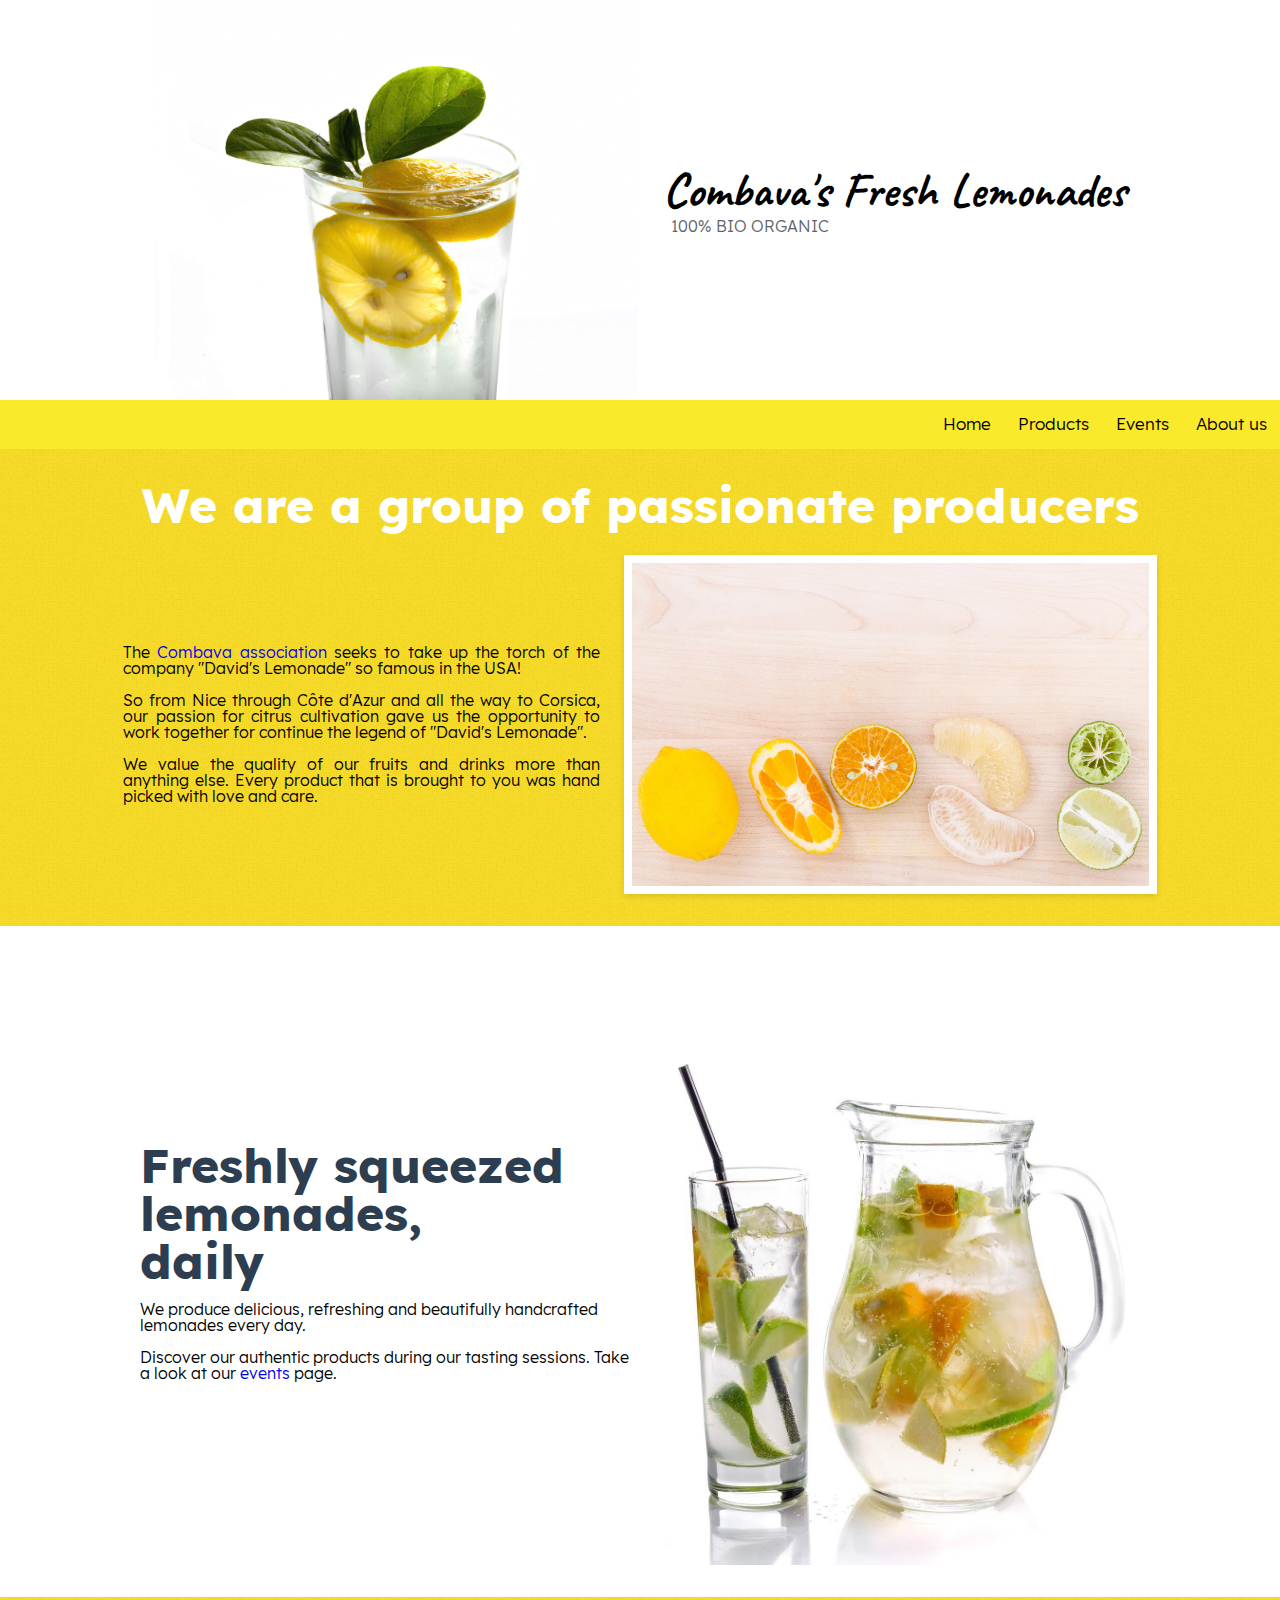
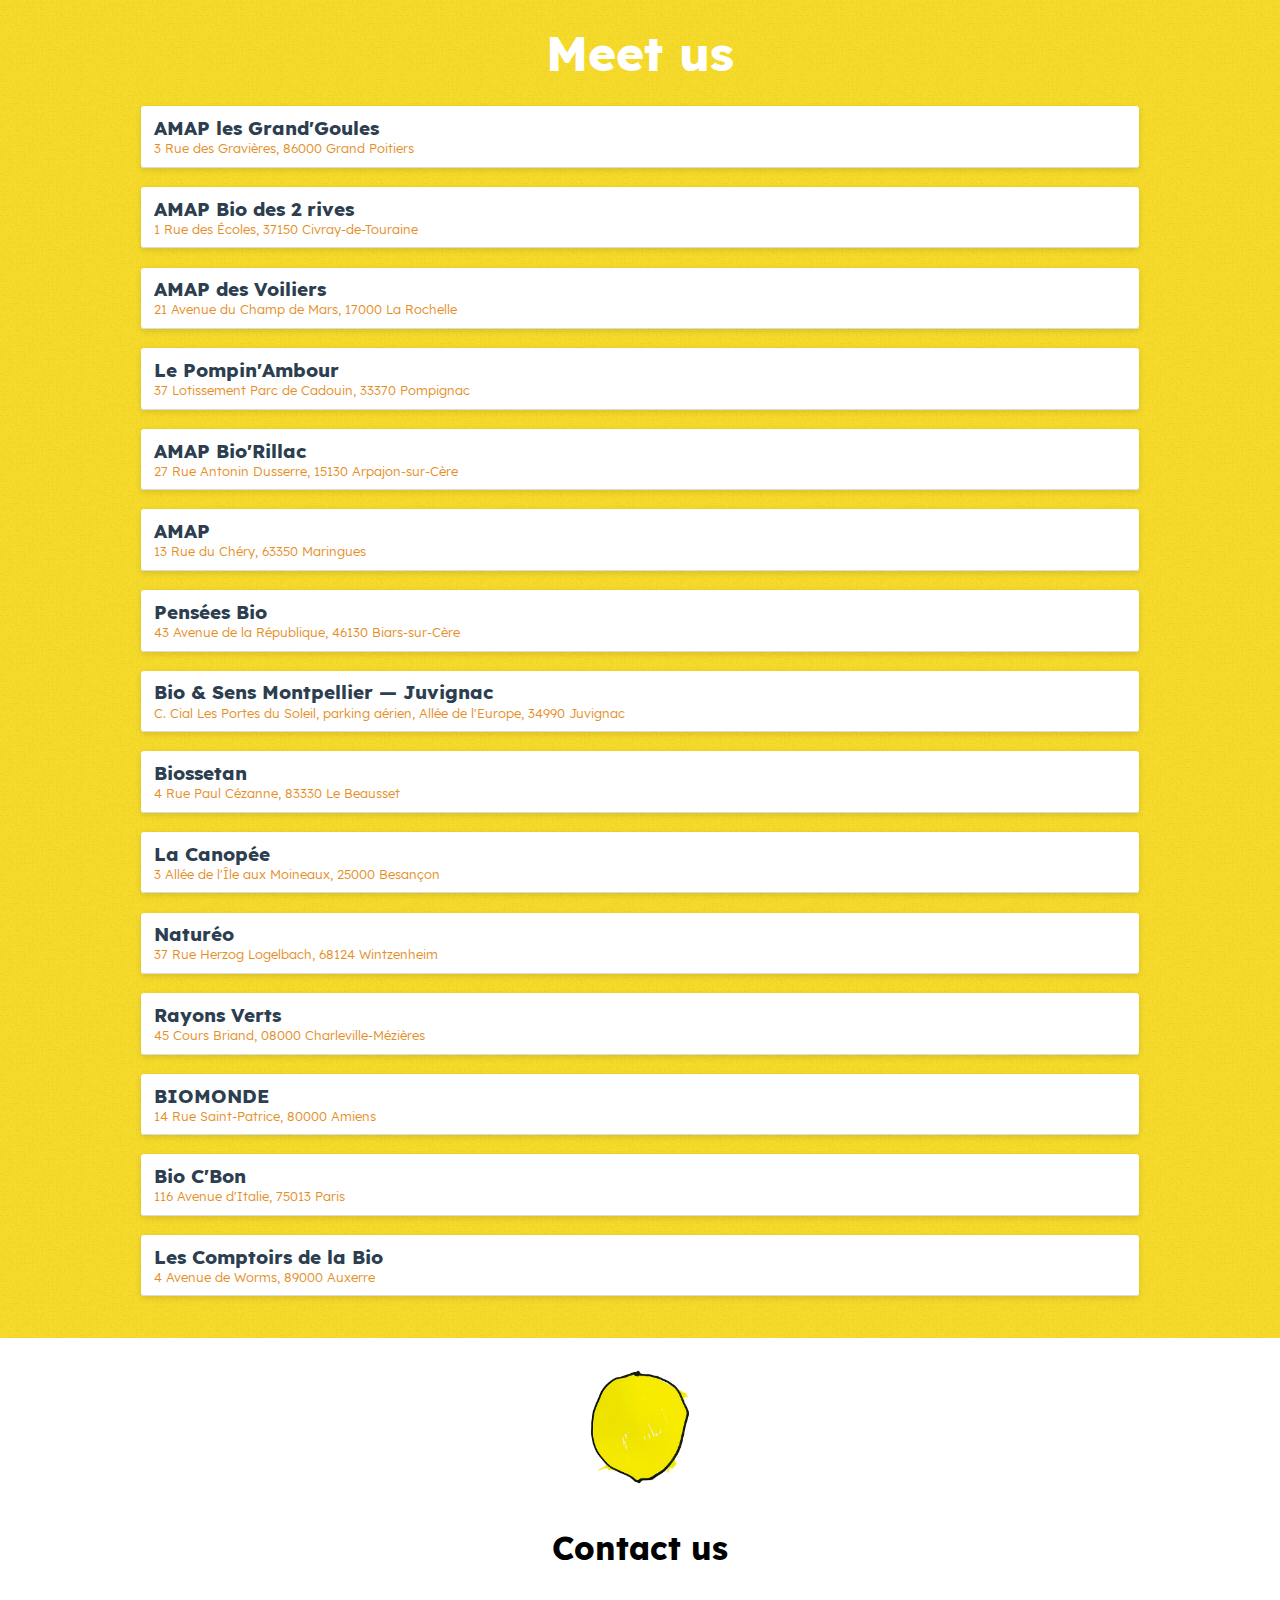
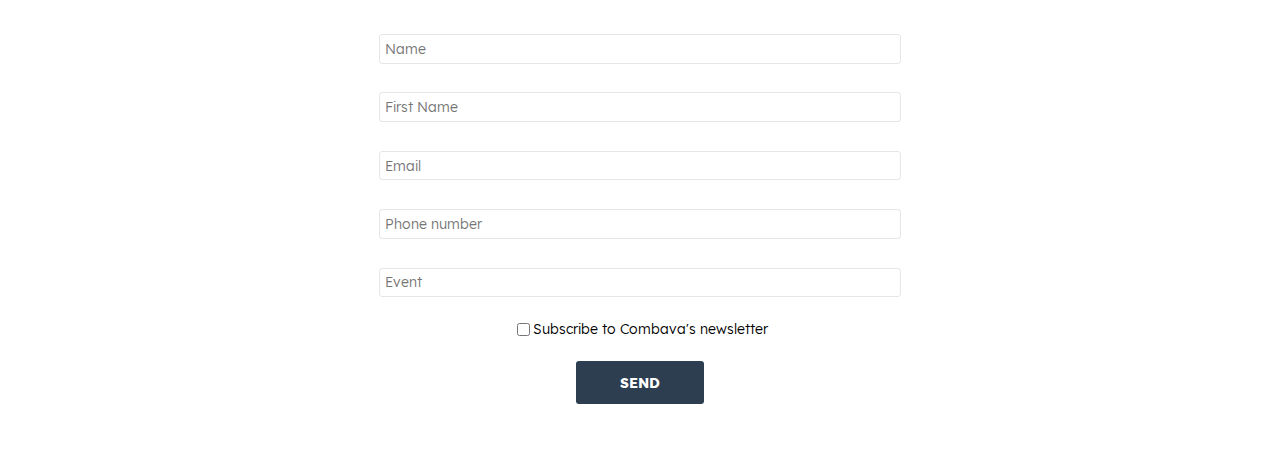
==== commit 3a6e38f2: "finalV1" ====
--- a/index.html
+++ b/index.html
@@ -4,6 +4,7 @@
         <title>Combava's Fresh Lemonades</title>
         <link rel="stylesheet" href="data/s.css" />
         <meta charset="utf-8" />
+	
     </head>
     
     <body>
@@ -18,29 +19,33 @@
         
         <nav>
             <ul>
-                <li><a href="#banner">Home</a></li>
-                <li><a href="#">Products</a></li>
-                <li><a href="#">Events</a></li>
-                <li><a href="#">About us</a></li>
+                <li><a href="#presentation">Home</a></li>
+                <li><a href="#products">Products</a></li>
+                <li><a href="#events">Events</a></li>
+                <li><a href="#contact">About us</a></li>
             </ul>
         </nav>
 
         <div id="main">
             <section id="presentation">
                 <div class="title">
-                    <div class="title-subdesc">
-                        <h1>
-                            We are a group of
-                            <br />
-                            passionate producers
-                        </h1>
-                        <p>
-                            From Nice through Côte d'Azur and all the way to Corsica, our passion for citrus cultivation gave us the opportunity to work together.
-                            <br /><br />
-                            We value the quality of our fruits and drinks more than anything else. Every product that is brought to you was hand picked with love and care.
-                        </p>
-                    </div>
-                    <img src="data/img/mm-yumy-froots.jpg" alt="Citrus leaves" />
+					<h1>
+						We are a group of
+						passionate producers
+					</h1>
+
+                    <div id="presentation_contain">
+						<p>
+							The <a href="//www.combava.com/">Combava association</a> seeks to take up the torch of the company "David's Lemonade" so famous in the USA!
+							<br /> <br />
+							So from Nice through Côte d'Azur and all the way to Corsica, our passion for citrus cultivation gave us the opportunity to work together for continue the legend of "David's Lemonade".
+							<br /><br />
+							We value the quality of our fruits and drinks more than anything else. Every product that is brought to you was hand picked with love and care.
+						</p>
+				
+                    	<img src="data/img/mm-yumy-froots.jpg" alt="Citrus leaves" />
+					</div>    
+					
                 </div>
             </section>
             <section id="products">
@@ -140,7 +145,24 @@
 						<br />
 						<input type="text" id="phnumber" name="phnumber" placeholder="Phone number" />
 						<br />
-						<input type="text" id="event" name="event" placeholder="Event name" />
+						<input type="text" id="event" name="event" placeholder="Event" list="browsers"/>
+						<datalist id="browsers">
+							<option> AMAP les Grand'Goules </option>
+							<option> AMAP Bio des 2 rive </option>
+							<option> AMAP des Voiliers </option>
+							<option> Le Pompin'Ambour </option>
+							<option> AMAP Bio'Rillac </option>
+							<option> AMAP </option>
+							<option> Pensées Bio </option>
+							<option> Bio & Sens Montpellier — Juvignac </option>
+							<option> Biosseta </option>
+							<option> La Canopée </option>
+							<option> Naturéo </option>
+							<option> Rayons Verts </option>
+							<option> BIOMONDE </option>
+							<option> Bio C'Bon </option>
+							<option> Les Comptoirs de la Bio </option>
+						 </datalist>
 						<br />
 						<div class="checkbox-wrapper">
 							<input type="checkbox" id="newsletter" name="newsletter">
--- a/data/s.css
+++ b/data/s.css
@@ -148,6 +148,8 @@
     animation-iteration-count:1;
 }
 
+
+
 nav {
     background: #fbe92b;
     display: flex;
@@ -179,6 +181,7 @@
     display: flex;
     font-family:'LexendRegular';
     align-items: center;
+    font-size: 1.1rem;
 }
 
 #presentation {
@@ -197,7 +200,7 @@
     width: 80%;
 }
 
-.title-subdesc h1 {
+.title h1 {
     font-size: 2.2em;
     font-family: 'LexendBold';
     color: #ffffff;
@@ -206,11 +209,18 @@
     
 }
 
-.title-subdesc p {
+.title p {
     word-wrap:break-word;
     font-family:'LexendRegular';
     text-align:center;
     font-size: 0.9em;
+}
+
+#presentation_contain{
+    display: flex;
+    justify-content: center;
+    flex-direction: column;
+
 }
 
 .title img {
@@ -293,7 +303,6 @@
 	align-items:center;
 	flex-direction:column;
 }
-
 .event 
 {
 	background:#fff;
@@ -399,10 +408,103 @@
 	cursor:pointer;
 }
 
+option{
+    background-color: white;
+}
+
 @media screen and (min-width: 768px){
-    body{
-        background-color: blue;
-    }
-    
-}
-
+
+    #banner {
+        height:400px;
+    }
+    
+    #bannertexts {
+        height: 400px;
+    }
+
+    #bannertexts h1 {
+        font-size:3em;
+    }
+    #bannertexts h2 {
+        font-size:1em;
+    }
+    nav {
+        padding: 1rem 0rem 1rem 0rem;
+    }
+    nav ul {
+        width: 350px;
+    }
+    nav li {
+        display: flex;
+        align-items:unset;
+        font-size: 1.3rem;
+    }
+    .title {
+        width:85%;
+        align-items:center;
+    }
+    .title h1 {
+        font-size: 3em;
+        flex-direction: none;
+        margin-bottom: 1rem;
+    }
+    #presentation_contain{
+        flex-direction: row;
+        align-items: center;
+        margin-top: 10px;
+    }
+    #presentation_contain p {
+        text-align:justify;
+        font-size: 1em;
+                
+    }
+    .title img {
+        width: 50%;
+        margin-left: 1.5rem;
+        margin-top: 0rem;
+    }    
+    #products img
+    {
+        width:50%;
+    }
+    .lemonade {
+        width:1000px;
+        flex-direction: unset;
+    }
+    
+    .lemonade-subdesc h1 {
+        align-items: flex-start;
+        font-size: 3em;
+        text-align: left;
+    }
+    
+    .lemonade-subdesc p {
+        text-align:left;
+        font-size: 1em;
+    }
+    #events {
+        padding:2rem;
+    }
+    #events h2 
+    {
+        font-size:3em;
+        margin-bottom: 20px;;
+    }
+    .event 
+    {
+        width:100%;
+        padding:0.8rem;
+        
+    }
+    .events-list{
+        width: 80%;
+        margin: auto;
+    }
+    .event h3 {
+        font-size:1.2rem;
+    }
+    input[type=text], input[type=email], textarea {
+        width:100%;
+    }
+}
+
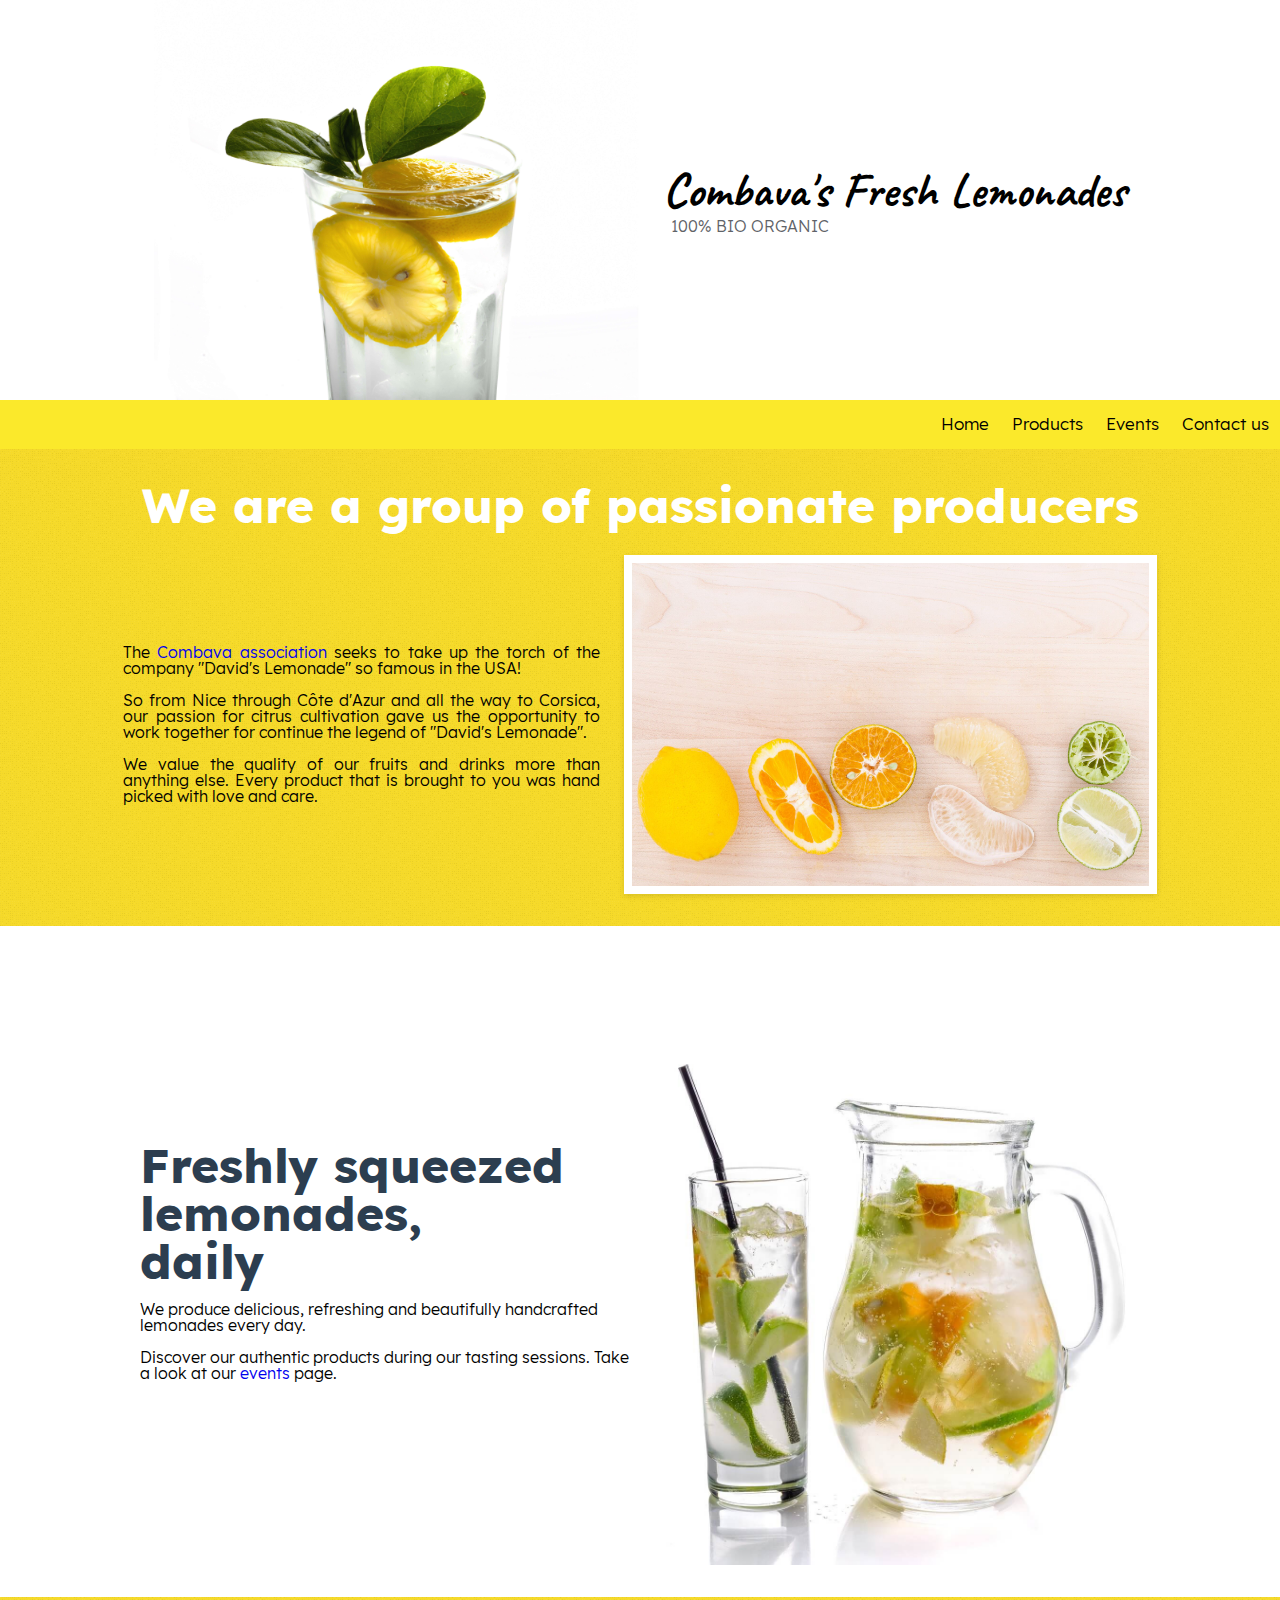
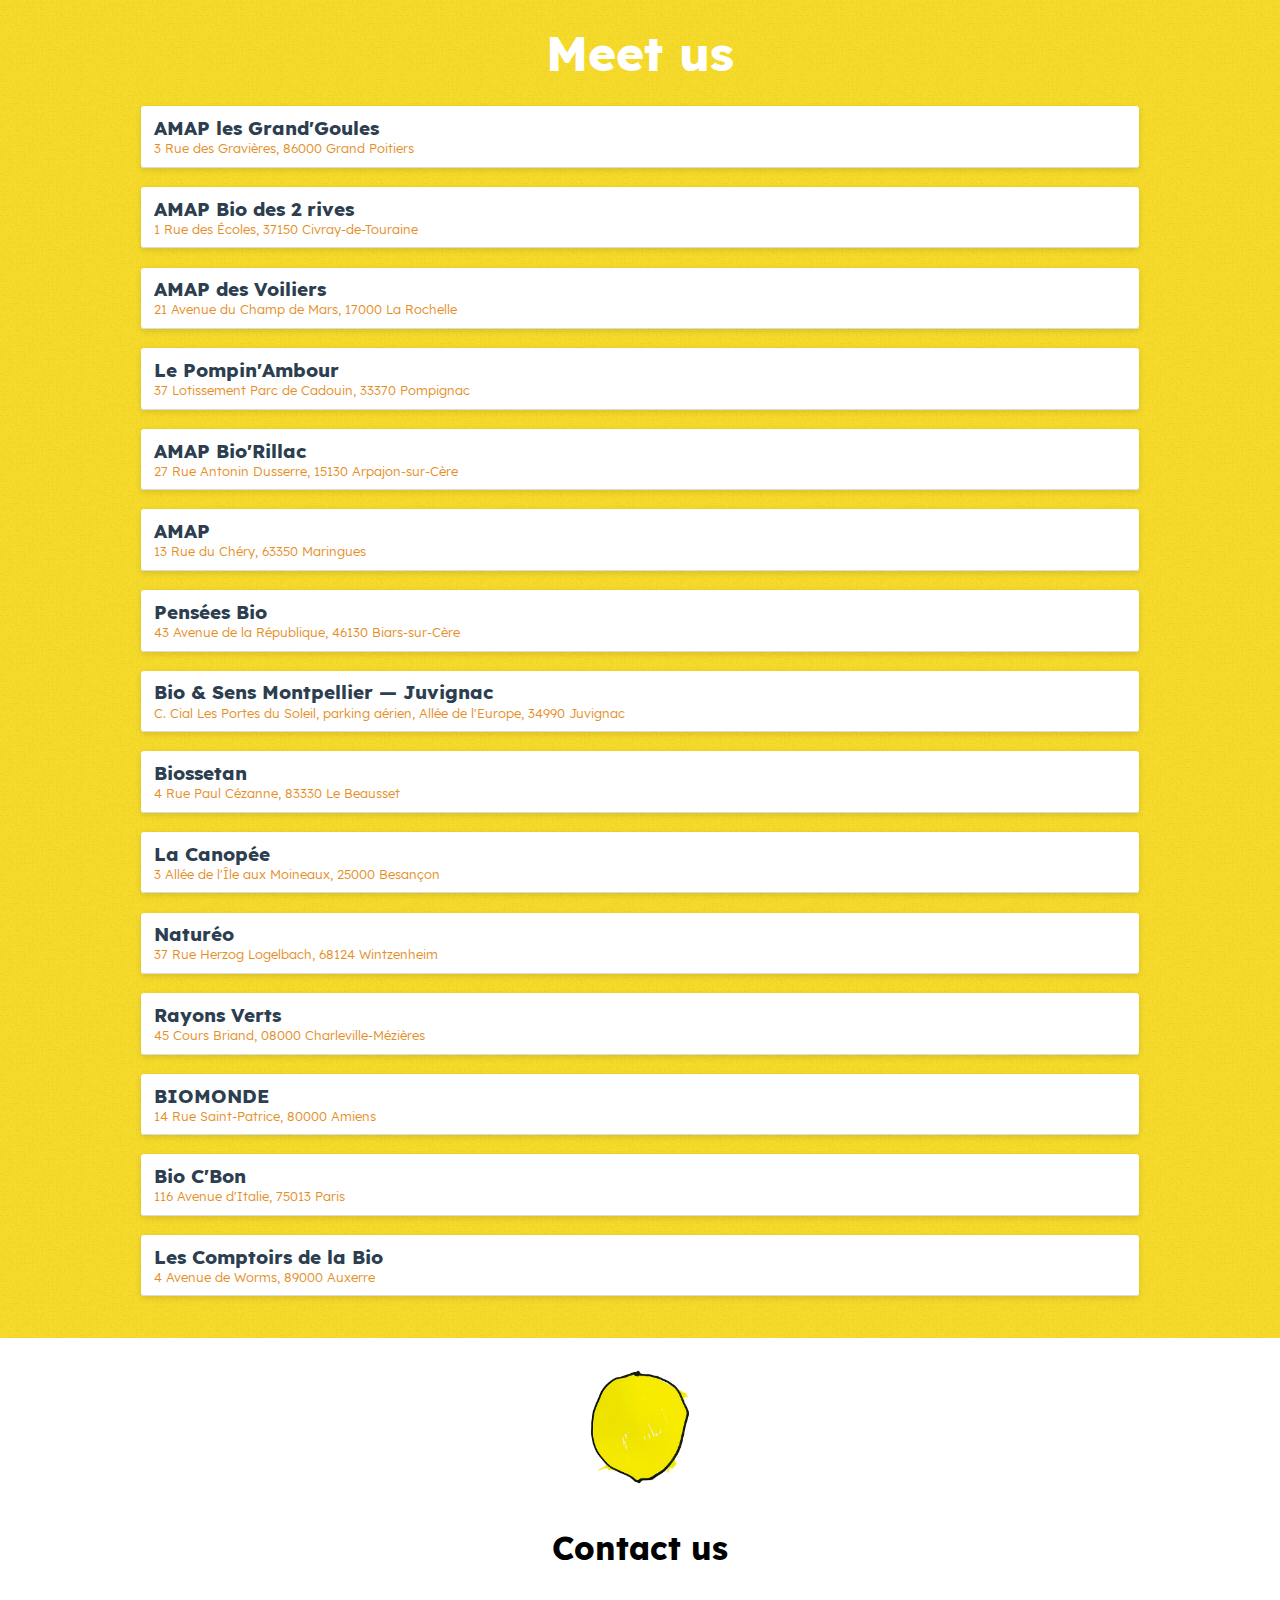
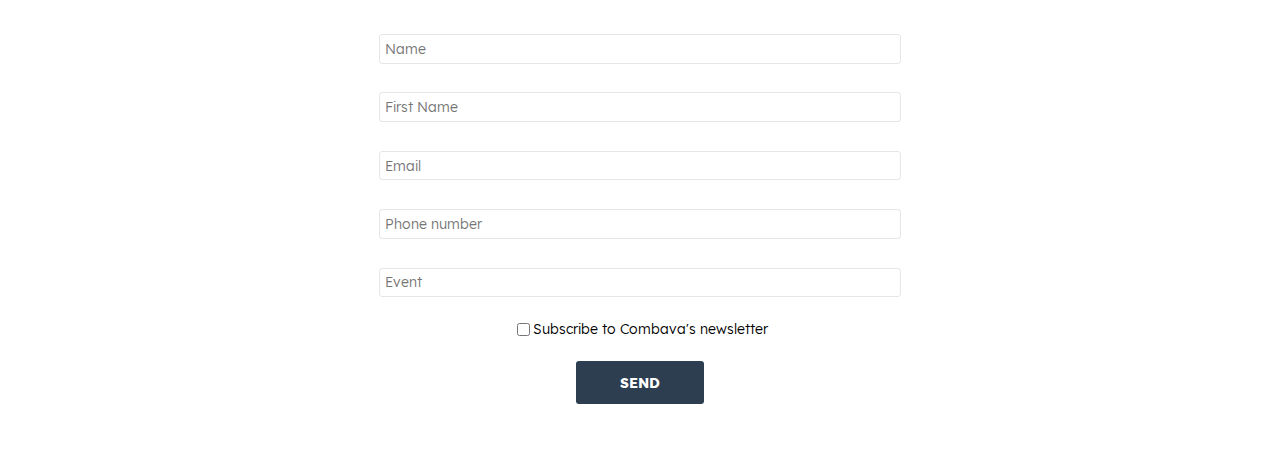
==== commit 221ce8b6: "correction menu" ====
--- a/index.html
+++ b/index.html
@@ -22,7 +22,7 @@
                 <li><a href="#presentation">Home</a></li>
                 <li><a href="#products">Products</a></li>
                 <li><a href="#events">Events</a></li>
-                <li><a href="#contact">About us</a></li>
+                <li><a href="#contact">Contact us</a></li>
             </ul>
         </nav>
 
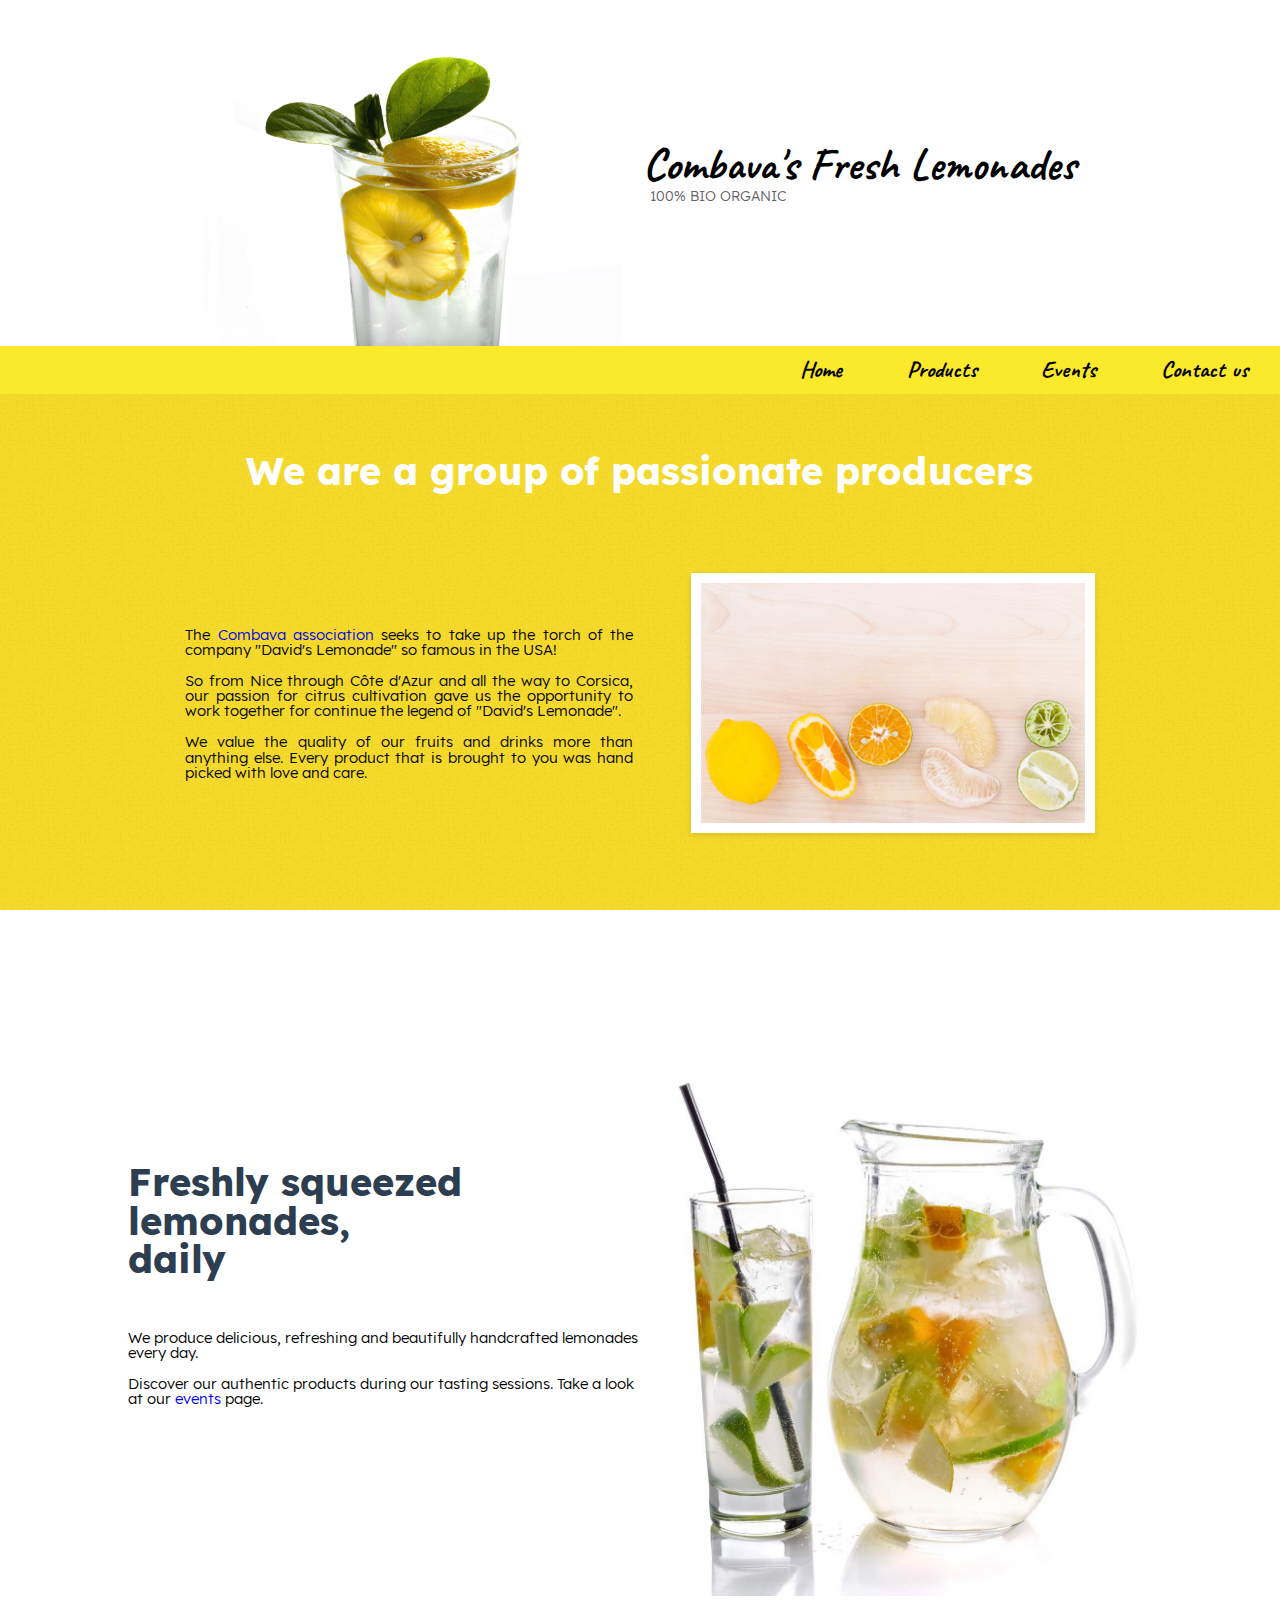
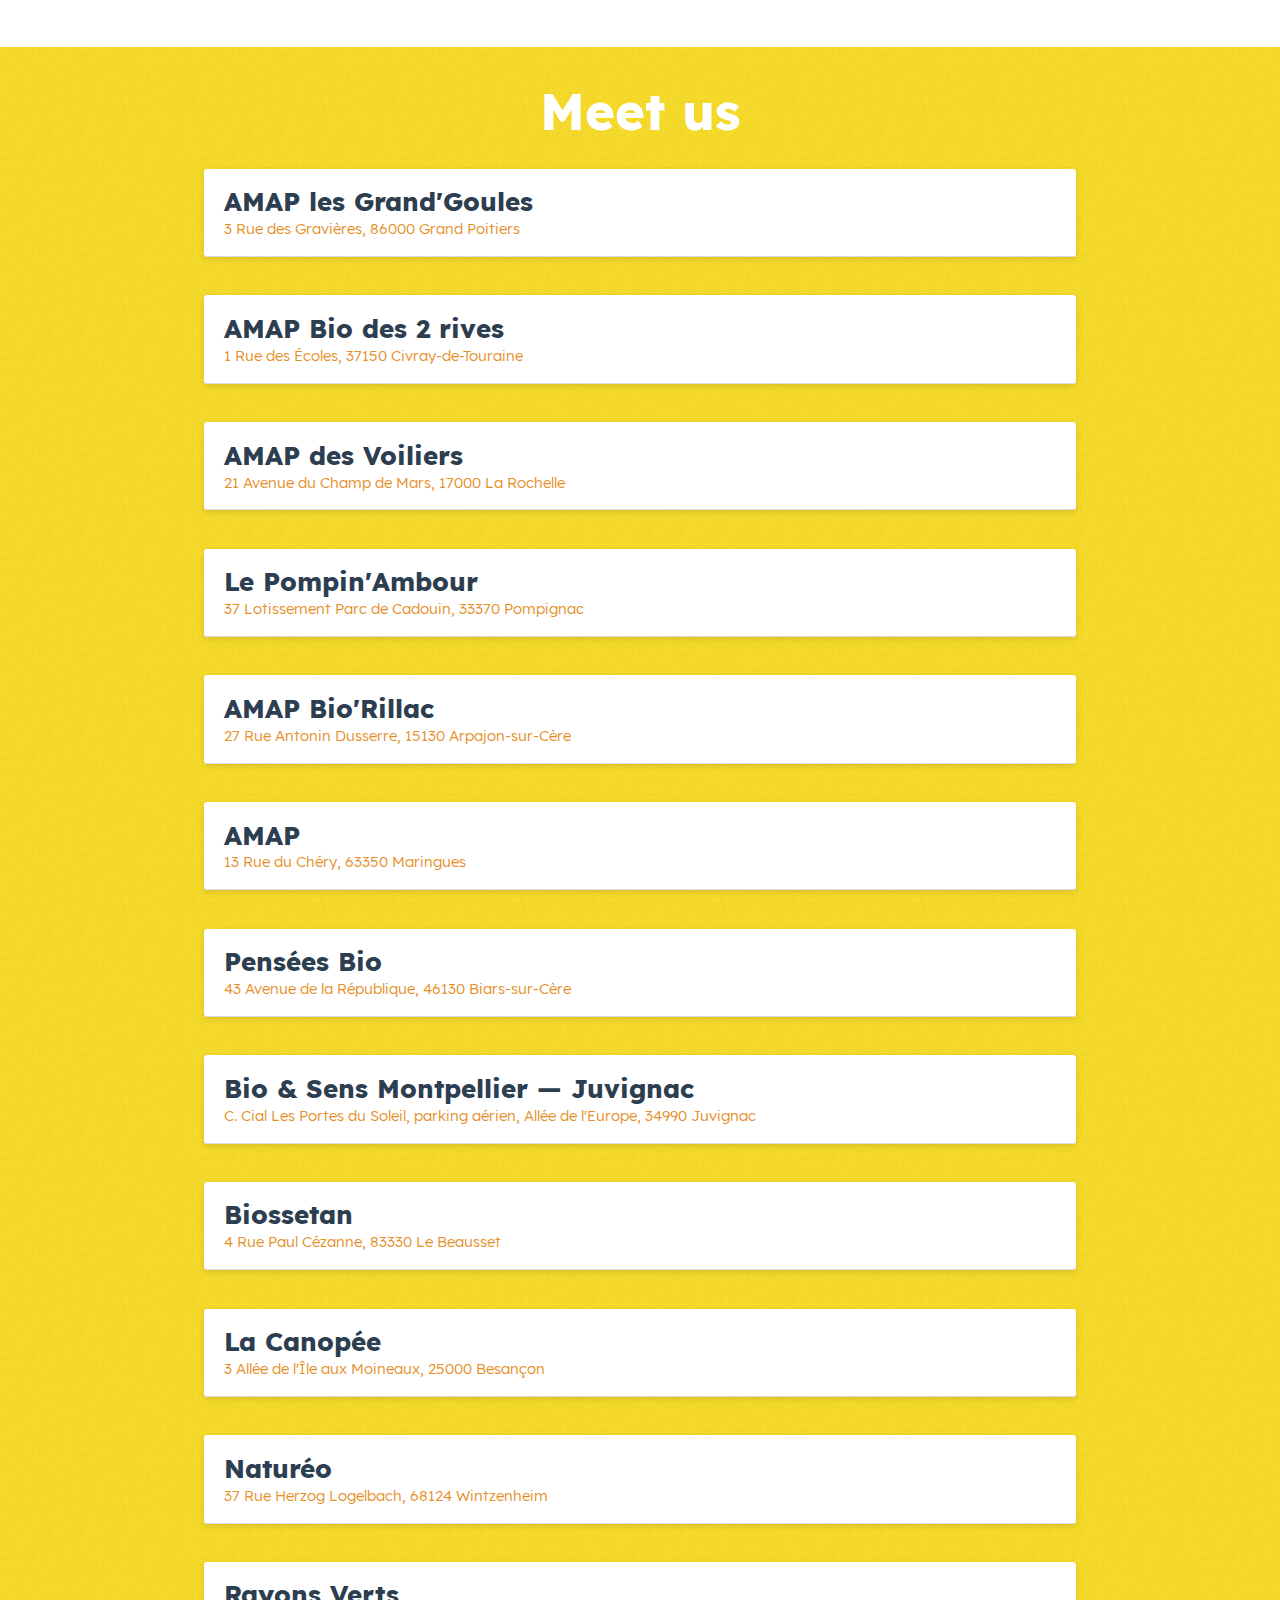
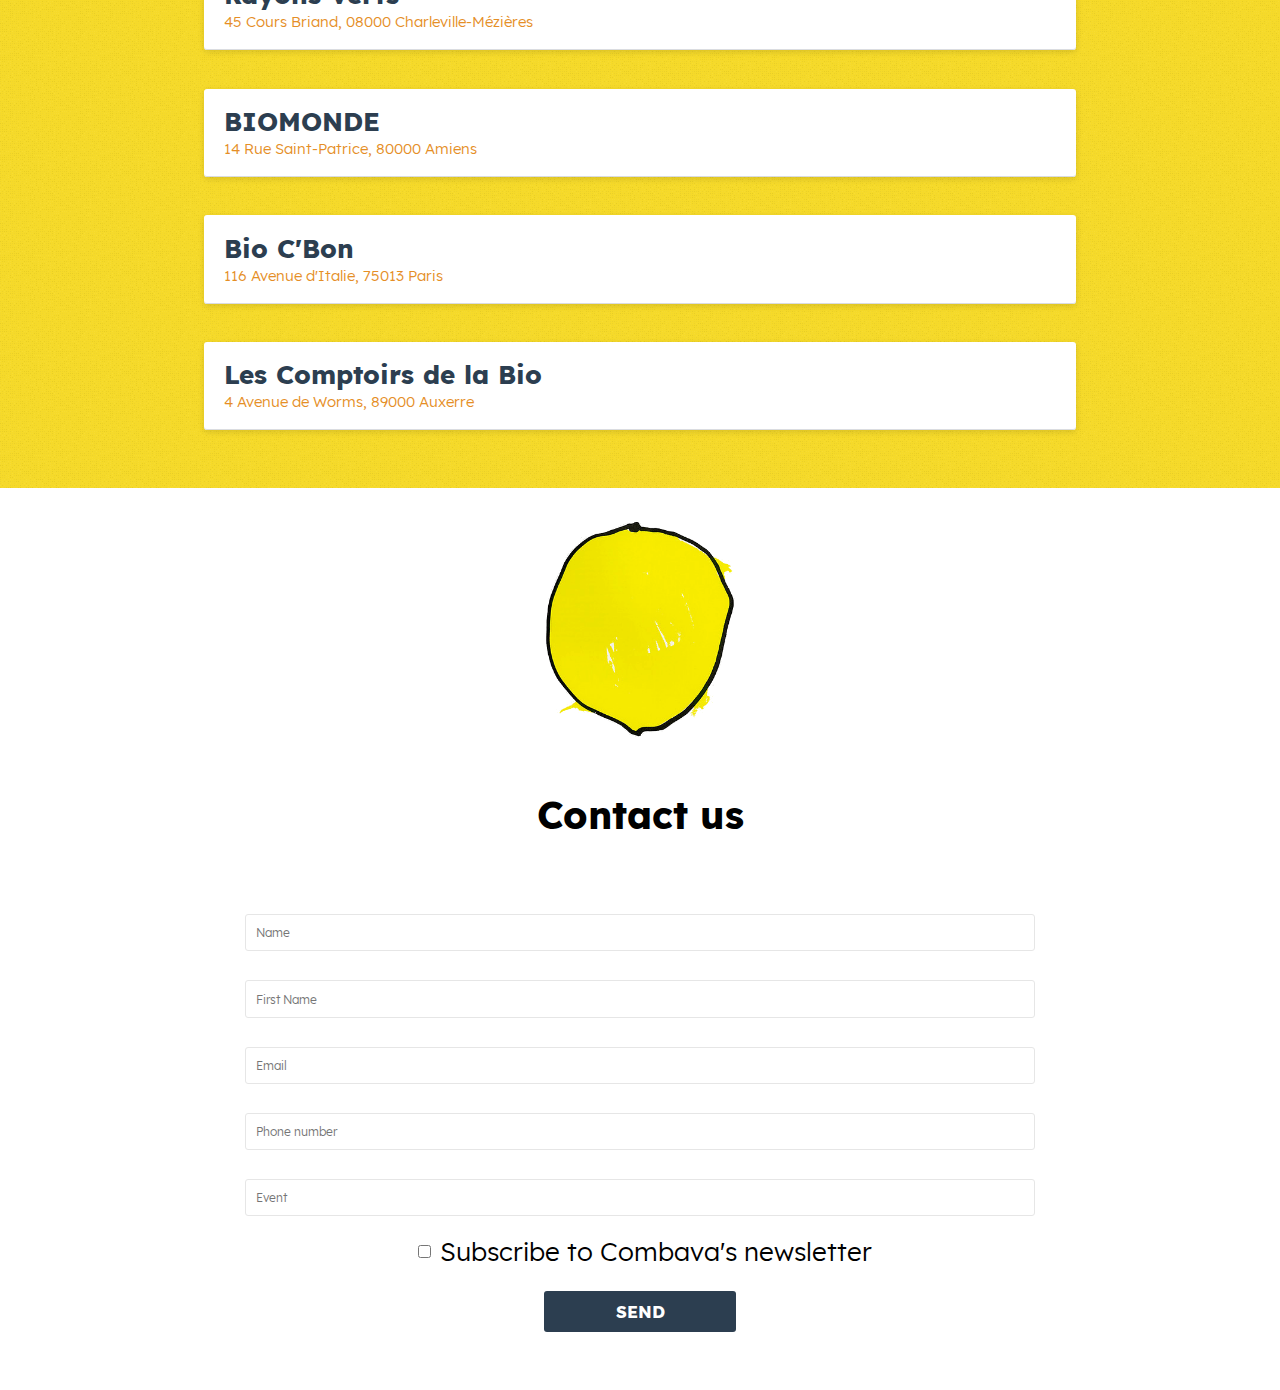
==== commit 128d5aa3: "final V2" ====
--- a/index.html
+++ b/index.html
@@ -4,7 +4,7 @@
         <title>Combava's Fresh Lemonades</title>
         <link rel="stylesheet" href="data/s.css" />
         <meta charset="utf-8" />
-	
+		<meta name="viewport" content="width=device-width, initial-scale=1">
     </head>
     
     <body>
--- a/data/s.css
+++ b/data/s.css
@@ -95,7 +95,7 @@
 /*                                    FONT                                    */
 
 #banner {
-    height:200px;
+    height:27vw;
     background-size:contain;
     background-position:45% 50%;
     background-repeat:no-repeat;
@@ -109,7 +109,7 @@
 
 #bannertexts {
     display : flex;
-    height: 250px;
+    height: 27vw;
     flex-direction: column;
     justify-content: center;
 }
@@ -117,7 +117,7 @@
 #bannertexts h1 {
     color:black;
     font-family:'CaveatBold';
-    font-size:1.9em;
+    font-size:3.5vw;
     animation-name:landing;
     animation-duration:1s;
     animation-delay:0s;
@@ -139,9 +139,9 @@
     color:#5f6368;
     font-family:'LexendRegular';
     font-weight:lighter;
-    font-size:0.8em;
+    font-size:1.1vw;
     text-transform:uppercase;
-    margin:0.2rem 0rem 0rem 0.5rem;
+    margin:0.2vw 0vw 0vw 0.5vw;
     animation-name:landing-sub;
     animation-duration:1.5s;
     animation-delay:0s;
@@ -153,7 +153,8 @@
 nav {
     background: #fbe92b;
     display: flex;
-    padding: 0.5rem 0rem 0.5rem 0rem;
+    
+    padding: 1vw 0vw 1vw 0vw;
     justify-content: flex-end;
     box-shadow: 5px 8px black;
     width:100%;
@@ -161,7 +162,7 @@
 
 nav a {
     color:inherit;
-    font-size:0.8em;
+    
     
 }
 
@@ -173,47 +174,47 @@
 nav ul {
     display:flex;
     flex-direction:row;
-    width:280px;
     justify-content:space-around;
+    width: 40vw;
 }
 
 nav li {
     display: flex;
-    font-family:'LexendRegular';
+    font-family:'CaveatBold';
     align-items: center;
-    font-size: 1.1rem;
+    font-size: 2.1vw;
 }
 
 #presentation {
     background-image:url('img/bg.png');
     background-repeat:repeat;
-    
-    padding:2rem;
+    padding:2vw;
     display:flex;
     justify-content:center;
 }
 
 .title {
     display:flex;
-    justify-content:center;
+    align-items:center;
     flex-direction: column;
     width: 80%;
+    padding : 2vw 0vw 2vw 0vw;
 }
 
 .title h1 {
-    font-size: 2.2em;
+    font-size:3vw;
     font-family: 'LexendBold';
     color: #ffffff;
     text-align: center;
-    margin-bottom: 1.5rem;
-    
+    margin-bottom: 4vw ;  
 }
 
 .title p {
     word-wrap:break-word;
     font-family:'LexendRegular';
     text-align:center;
-    font-size: 0.9em;
+    font-size: 1.5vw;
+    width: 60vw;
 }
 
 #presentation_contain{
@@ -224,26 +225,23 @@
 }
 
 .title img {
-    width: 350px;
+    width: 40vw;
     margin: auto;
-    margin-top: 1.5rem;
-    border: 8px solid white;
+    margin-top: 2.5vw;
+    border: 0.8vw solid white;
     box-shadow: 0 2px 6px 0 rgba(0,0,0,.12),inset 0 -1px 0 0 #dadce0;
 }
-
-
-
 #products {
     background:#ffffff;
-    padding:2rem;
+    padding:4vw;
     display:flex;
     justify-content:center;
-    
+    padding : 5vw 0vw 4vw 0vw;
 }
 
 #products img
 {
-    width:350px;
+    width:40vw;
 }
 
 .lemonade {
@@ -256,11 +254,11 @@
 
 .lemonade-subdesc h1 {
     align-items: center;
-    font-size: 2.2em;
+    font-size:3vw;
     font-family: 'LexendBold';
     color: #2c3e50;
     text-align: center;
-    margin-bottom: 1rem;
+    margin-bottom: 4vw;
     
 }
 
@@ -268,7 +266,7 @@
     word-wrap:break-word;
     font-family:'LexendRegular';
     text-align:center;
-    font-size: 0.9em;
+    font-size: 1.5vw;
 }
 
 a {
@@ -282,7 +280,7 @@
 #events {
     background-image:url('img/bg.png');
     background-repeat:repeat;
-    padding:2rem;
+    padding:3vw;
     display:flex;
     flex-direction: column;
     justify-content:center;
@@ -291,9 +289,10 @@
 #events h2 
 {
 	font-family: 'LexendBold';
-	font-size:2.2em;
+	font-size:4vw;
 	color:#fff;
     text-align: center;
+    margin-bottom: 1vw;
 }
 
 .events-list {
@@ -306,16 +305,16 @@
 .event 
 {
 	background:#fff;
-	width:70%;
-	margin:0.6rem 0rem;
-	padding:0.8rem;
+	width:65vw;
+	margin:1.5vw 0vw;
+	padding:1.6vw;
 	border-radius:3px;
 	box-shadow: 0 2px 6px 0 rgba(0,0,0,.12),inset 0 -1px 0 0 #dadce0;
 }
 
 .event h3 {
 	font-family: 'LexendBold';
-	font-size:1.2rem;
+	font-size:2vw;
 	font-weight:lighter;
 	color: #2c3e50;
 }
@@ -323,15 +322,10 @@
 .event p {
 	font-family:'LexendRegular';
 	color:#e58e26;
-    font-size: 0.8rem;
-    padding-top: 0.3em;
-}
-
-.spacer-white {
-	background:#fff;
-	padding:2.5rem;
-	transform:rotate(-2deg);
-}
+    font-size: 1.2vw;
+    padding-top: 0.5vw;
+}
+
 
 #contact {
 	background:#fff;
@@ -342,7 +336,6 @@
 }
 
 .contactform {
-	width:1200px;
 	display:flex;
 	justify-content:center;
 	align-items:center;
@@ -351,13 +344,13 @@
 
 .contactform h2 {
 	font-family:'LexendBold';
-	font-size:2em;
+	font-size:3vw;
 	margin:1.5em 0em;
    
 }
 
 .contactform img {
-	width:100px;
+	width:15vw;
 }
 
 form {
@@ -366,7 +359,7 @@
 	align-items:center;
 	justify-content:center;
 	flex-direction:column;
-	width:510px;
+	width:70vw;
 }
 
 .checkbox-wrapper {
@@ -375,136 +368,92 @@
 	align-items:center;
 	flex-direction:row;
 }
+.checkbox-wrapper input[type=checkbox]{
+    font-size: 2vw;
+    width: 2vw;
+    height: 1vw;
+}
 
 .checkbox-wrapper label {
 	font-family:'LexendRegular';
-	font-size:0.9rem;
-}
+	font-size:2vw;
+}
+/* --------------- END OF RESETTING --------------- */
 
 input[type=text], input[type=email], textarea {
-	margin:0.4rem;
+	margin:0.5vw;
 	border:1px solid #e6e6e6;
 	background:none;
 	border-radius:3px;
 	color:#2c3e50;
-	width:80%;
-	font-size:0.9em;
+	width:60vw;
+	font-size:0.9vw;
 	font-family:'LexendRegular';
-	padding:0.3rem;
+	padding:0.8vw;
 }
 
 input[type=submit] {
-	width:25%;
-	margin:0.4rem;
+	width:15vw;
+	margin:0.8vw;
 	background:#2c3e50;
 	border:none;
 	font-family:'LexendBold';
 	font-weight:lighter;
 	color:white;
 	text-transform:uppercase;
-	padding:0.8rem 0.4rem;
-	font-size:0.9em;
+	padding:0.8vw 0.4vw;
+	font-size:1.3vw;
 	border-radius:3px;
 	cursor:pointer;
 }
 
-option{
-    background-color: white;
-}
 
 @media screen and (min-width: 768px){
 
-    #banner {
-        height:400px;
-    }
-    
-    #bannertexts {
-        height: 400px;
-    }
-
-    #bannertexts h1 {
-        font-size:3em;
-    }
-    #bannertexts h2 {
-        font-size:1em;
-    }
-    nav {
-        padding: 1rem 0rem 1rem 0rem;
-    }
-    nav ul {
-        width: 350px;
-    }
     nav li {
         display: flex;
         align-items:unset;
-        font-size: 1.3rem;
+        font-size: 1.8vw;
     }
     .title {
         width:85%;
         align-items:center;
+        padding: 2.5vw 0vw 1.5vw 0vw;
     }
     .title h1 {
-        font-size: 3em;
         flex-direction: none;
-        margin-bottom: 1rem;
     }
     #presentation_contain{
         flex-direction: row;
         align-items: center;
-        margin-top: 10px;
+        margin: 2.5vw 0vw 2.5vw 0vw;
     }
     #presentation_contain p {
         text-align:justify;
-        font-size: 1em;
+        font-size: 1.2vw;
+        width : 35vw;
+        padding-right: 3vw;
                 
     }
     .title img {
-        width: 50%;
-        margin-left: 1.5rem;
+        width: 30vw;
+        margin-left: 1.5vw;
         margin-top: 0rem;
     }    
-    #products img
-    {
-        width:50%;
-    }
     .lemonade {
-        width:1000px;
         flex-direction: unset;
     }
     
     .lemonade-subdesc h1 {
         align-items: flex-start;
-        font-size: 3em;
+        font-size: 3vw;
         text-align: left;
     }
     
     .lemonade-subdesc p {
         text-align:left;
-        font-size: 1em;
-    }
-    #events {
-        padding:2rem;
-    }
-    #events h2 
-    {
-        font-size:3em;
-        margin-bottom: 20px;;
-    }
-    .event 
-    {
-        width:100%;
-        padding:0.8rem;
-        
-    }
-    .events-list{
-        width: 80%;
-        margin: auto;
-    }
-    .event h3 {
-        font-size:1.2rem;
-    }
-    input[type=text], input[type=email], textarea {
-        width:100%;
-    }
-}
-
+        font-size: 1.2vw;
+    } 
+    
+}
+
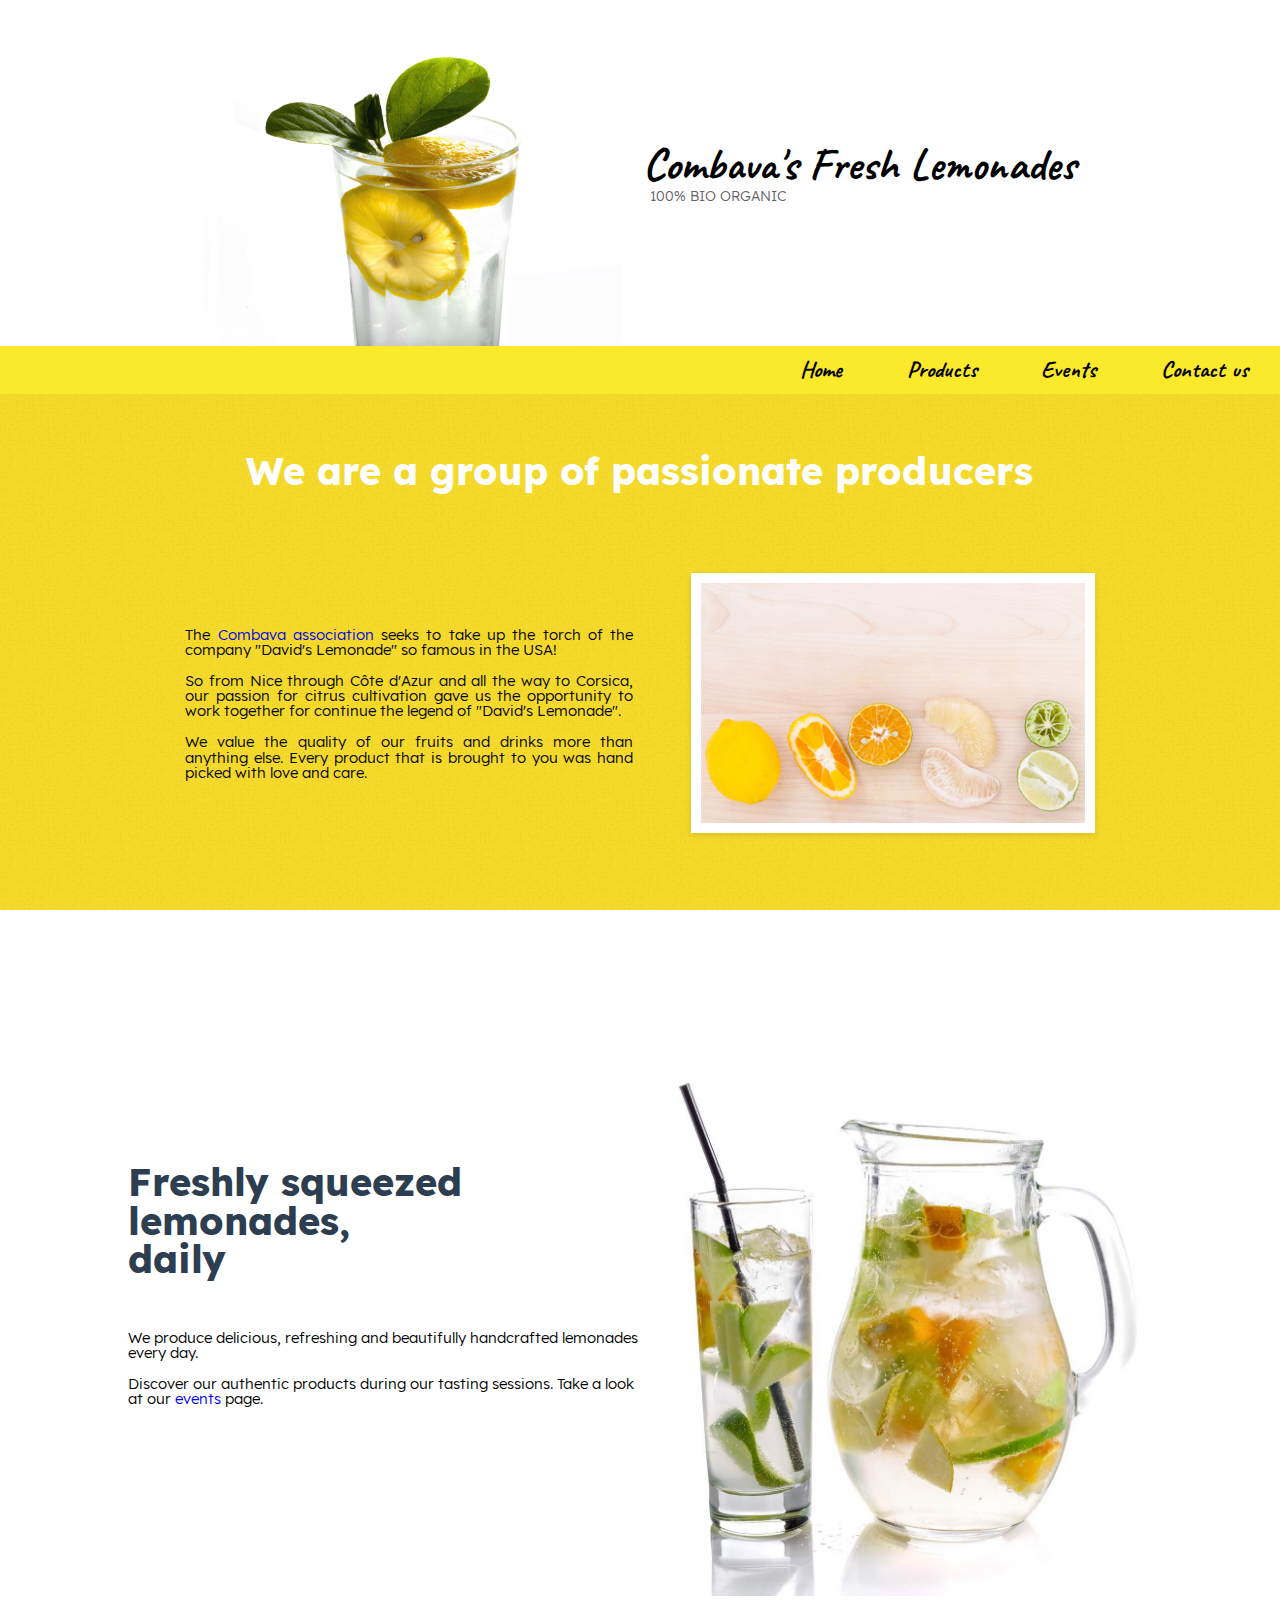
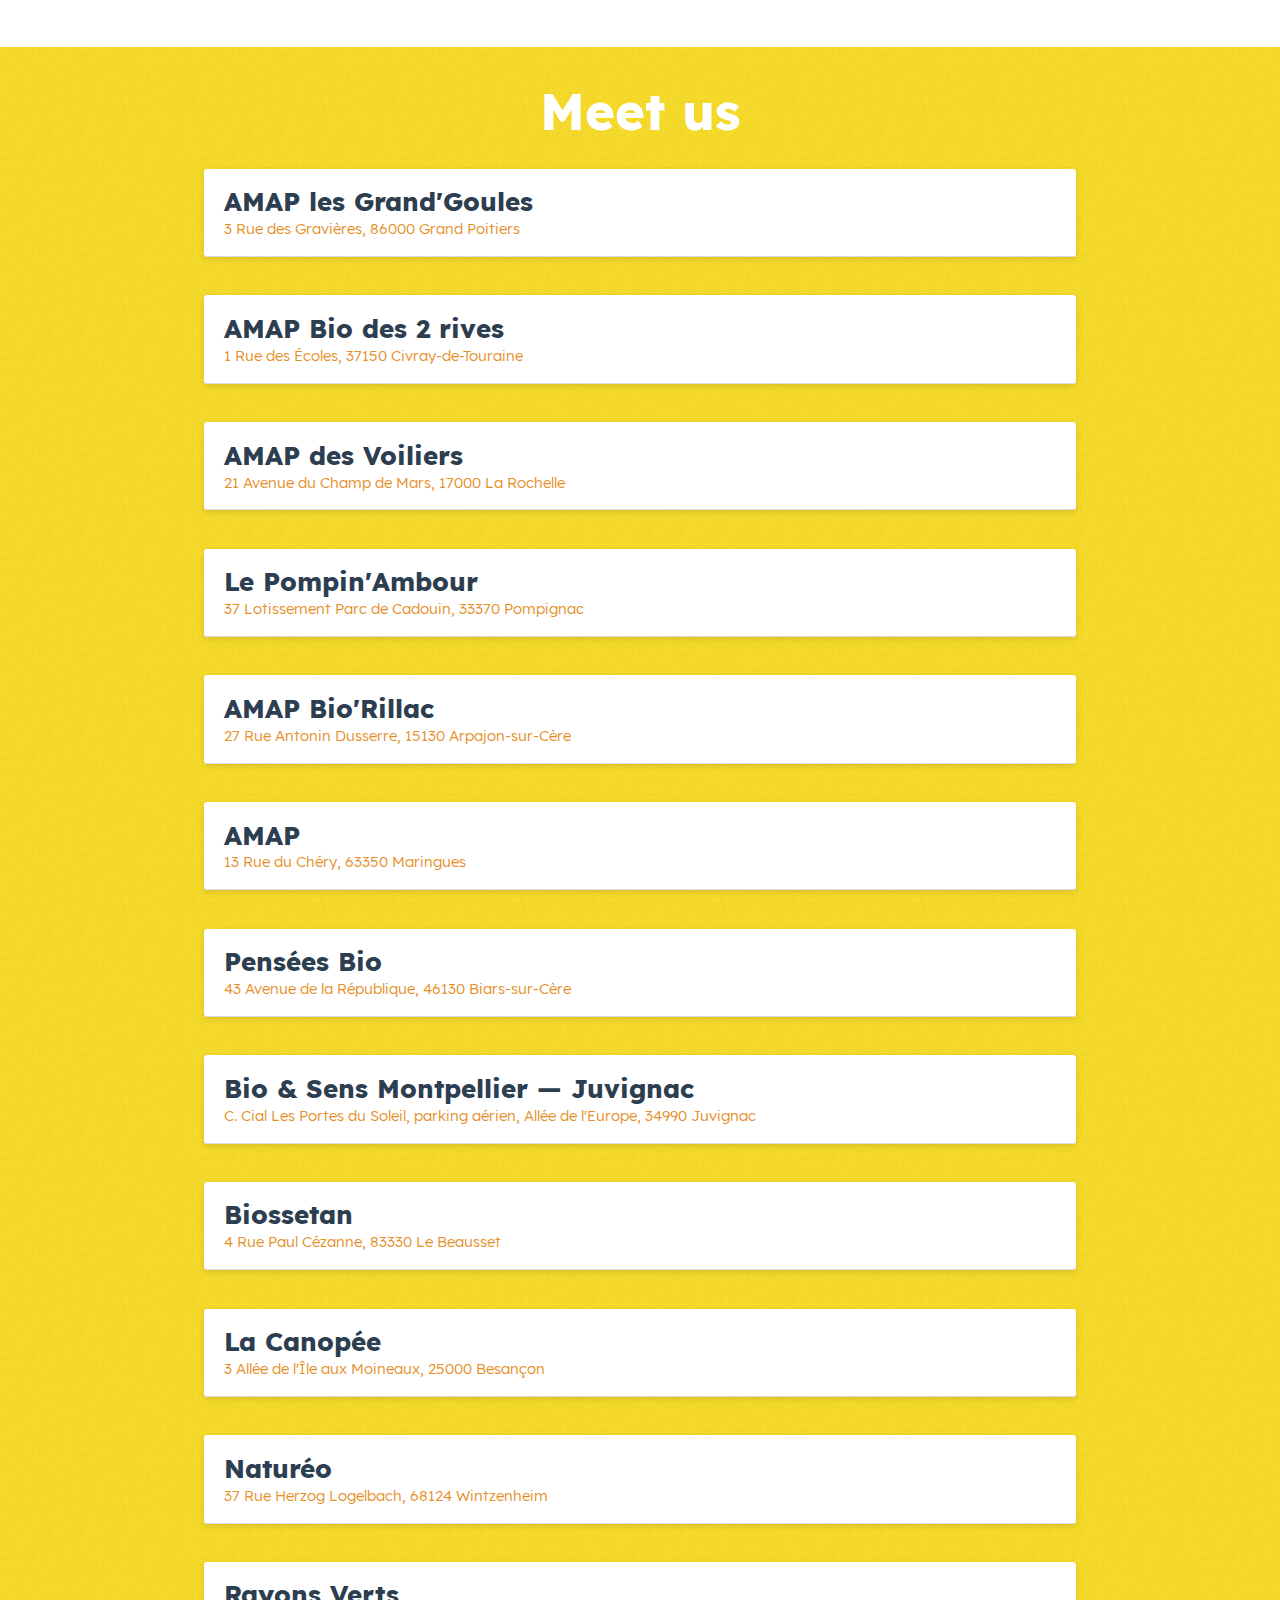
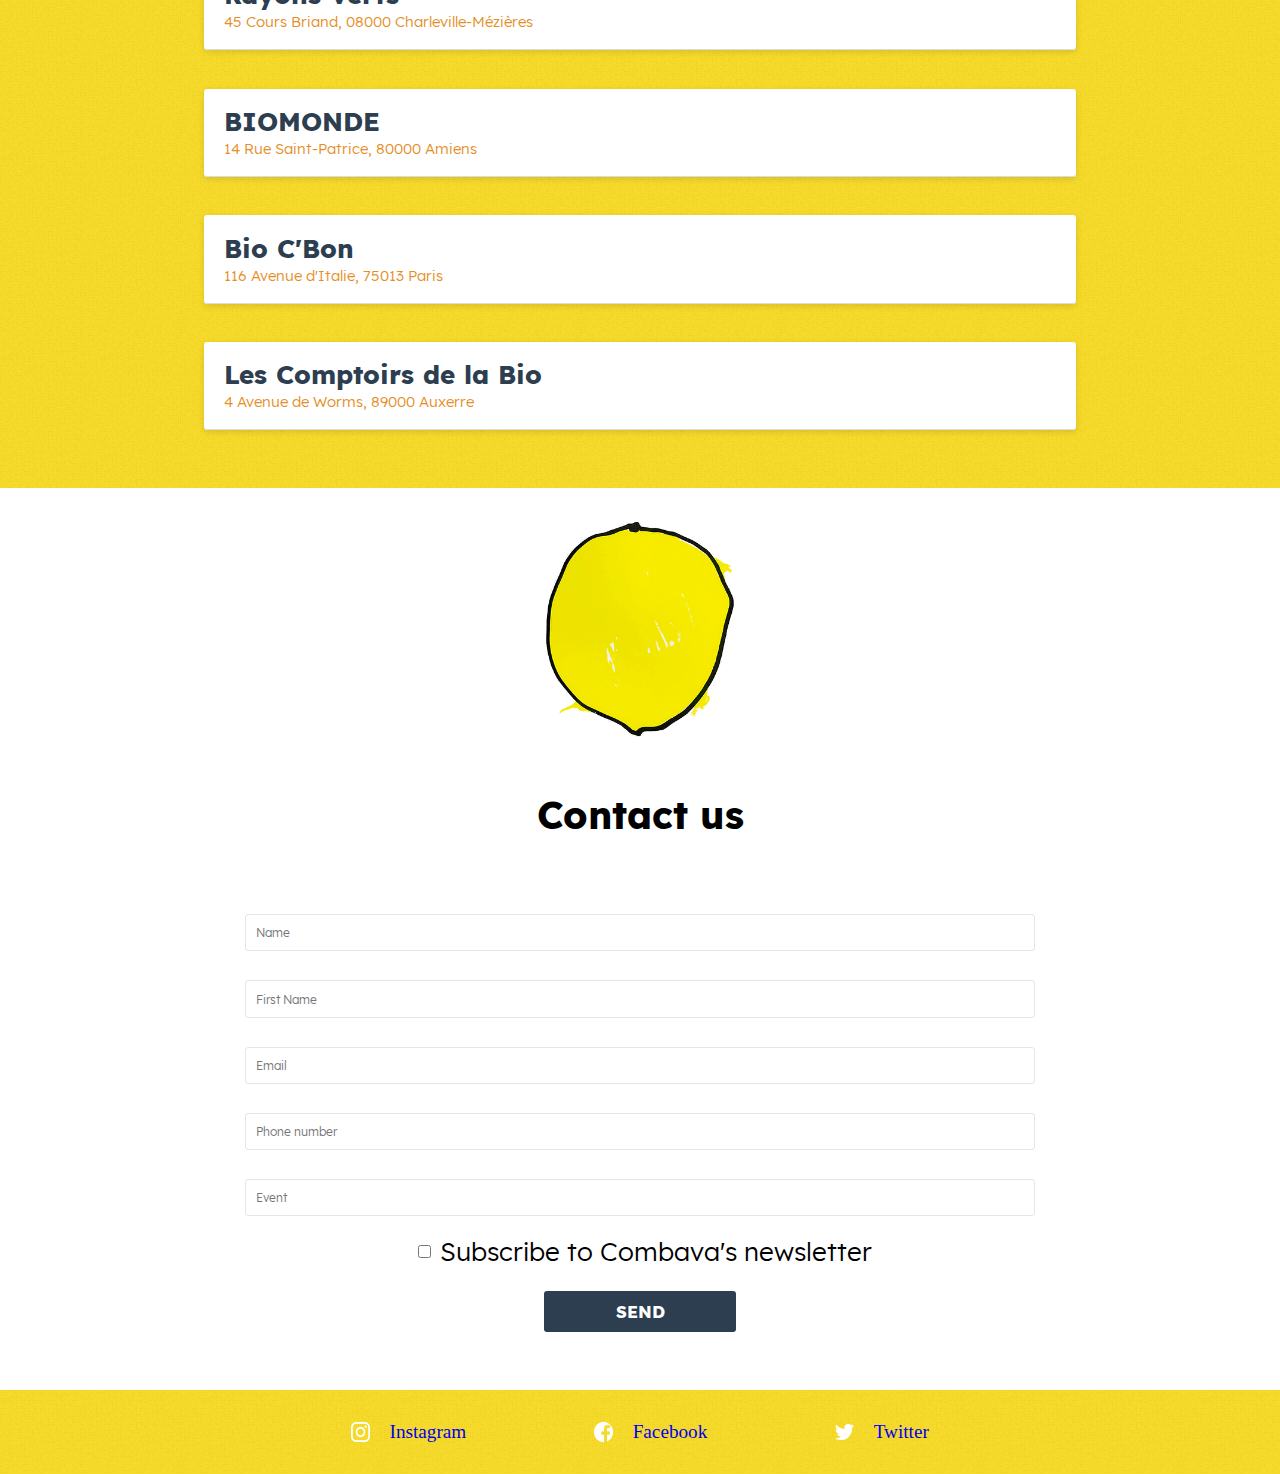
==== commit a2c95818: "final avec footer" ====
--- a/index.html
+++ b/index.html
@@ -174,6 +174,29 @@
 				</div>
 			</section>
         </div>
+
+		<footer>
+			<section id="fisrt">
+				<div id="instagram">
+					<img src="data/img/logo-instagram-blanc.png" alt="instagram"/>
+					<p> 
+						<a href="//www.instagram.com/"> Instagram </a> 
+					</p>
+				</div>
+				<div> 
+					<img src="data/img/logo_facebook.png" alt="facebook"/>
+					<p> 
+						<a href="//www.facebook.com/"> Facebook </a>
+					</p>
+				</div>
+			</section>
+			<div>
+				<img src="data/img/logo_twitter.png" alt="twitter"/>
+				<p> 
+					<a href="//www.twitter.com/" >Twitter</a>
+				</p>
+			</div>
+		</footer>
     
     </body>
     
--- a/data/s.css
+++ b/data/s.css
@@ -378,7 +378,6 @@
 	font-family:'LexendRegular';
 	font-size:2vw;
 }
-/* --------------- END OF RESETTING --------------- */
 
 input[type=text], input[type=email], textarea {
 	margin:0.5vw;
@@ -406,6 +405,45 @@
 	border-radius:3px;
 	cursor:pointer;
 }
+footer{
+    background-image:url('img/bg.png');
+    display : flex;
+    flex-direction: column;
+    padding : 2.5vw 10vw 2.5vw 10vw;
+}
+footer section{
+    display: flex;
+    flex-direction: row;
+    justify-content: space-around;
+}
+footer>div{
+    display: flex;
+    justify-content: center;
+    align-items: center;
+    margin-top: 2vw;
+}
+footer>div p{
+    margin-left: 1.5vw;
+    font-size: 2.5vw;
+}
+footer img{
+    width: 2.2vw;
+}
+footer section div{
+    display: flex;
+    flex-direction: row;
+    justify-content: center; align-items: center;
+}
+footer section div p{
+    margin-left: 1.5vw;
+    font-size: 2.5vw;
+}
+footer div p a:link{
+    text-decoration: none;
+}
+footer div p {
+    text-decoration: black;
+}
 
 
 @media screen and (min-width: 768px){
@@ -454,6 +492,32 @@
         text-align:left;
         font-size: 1.2vw;
     } 
-    
-}
-
+    footer{
+        flex-direction: row;
+        justify-content: center;
+    }
+    footer>div{
+        margin-top: 0px;
+        margin-left: 10vw;
+
+    }
+    footer section{
+        justify-content: space-around;
+        
+    }
+    footer #instagram{
+        margin-right: 10vw;
+    }
+    footer section div p{
+        font-size: 1.5vw;
+    }
+    footer div p{
+        font-size: 1.5vw;
+    }
+    footer div img{
+        width: 1.5vw;
+    }
+
+    
+}
+
